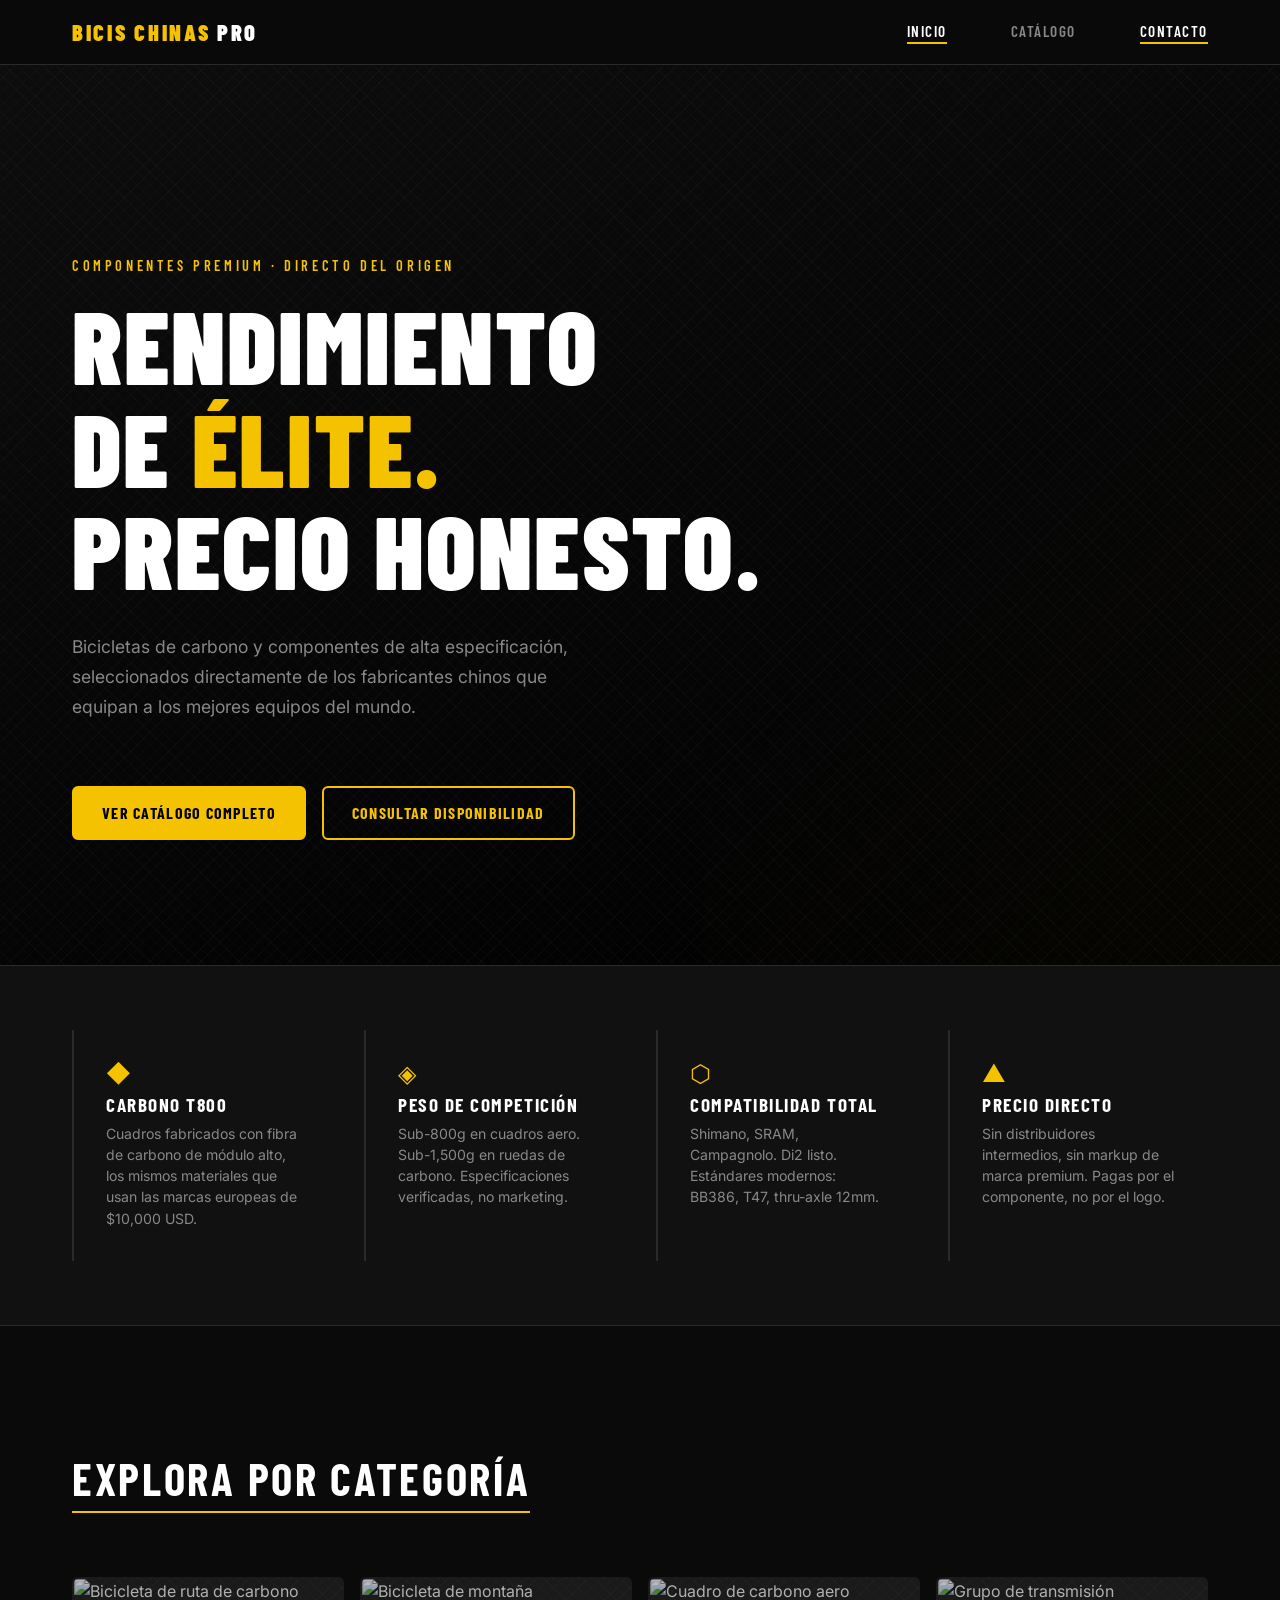
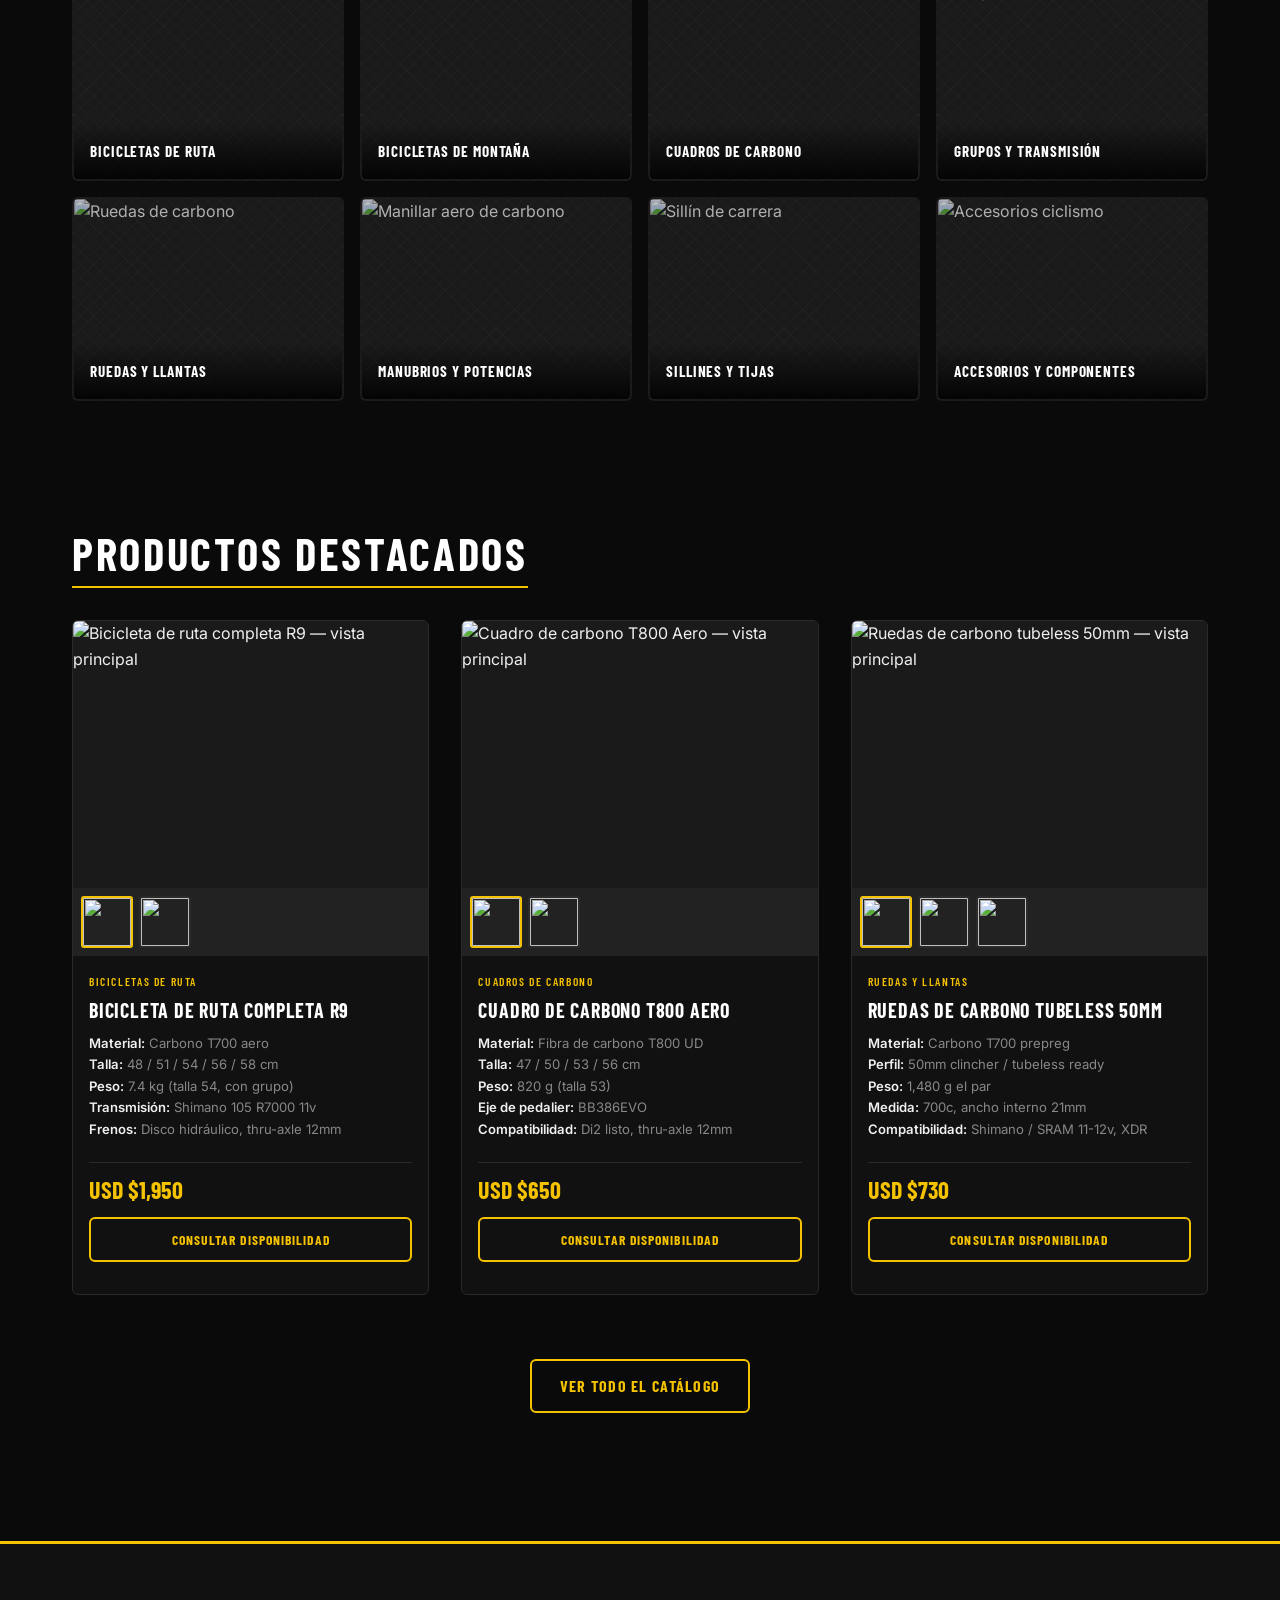
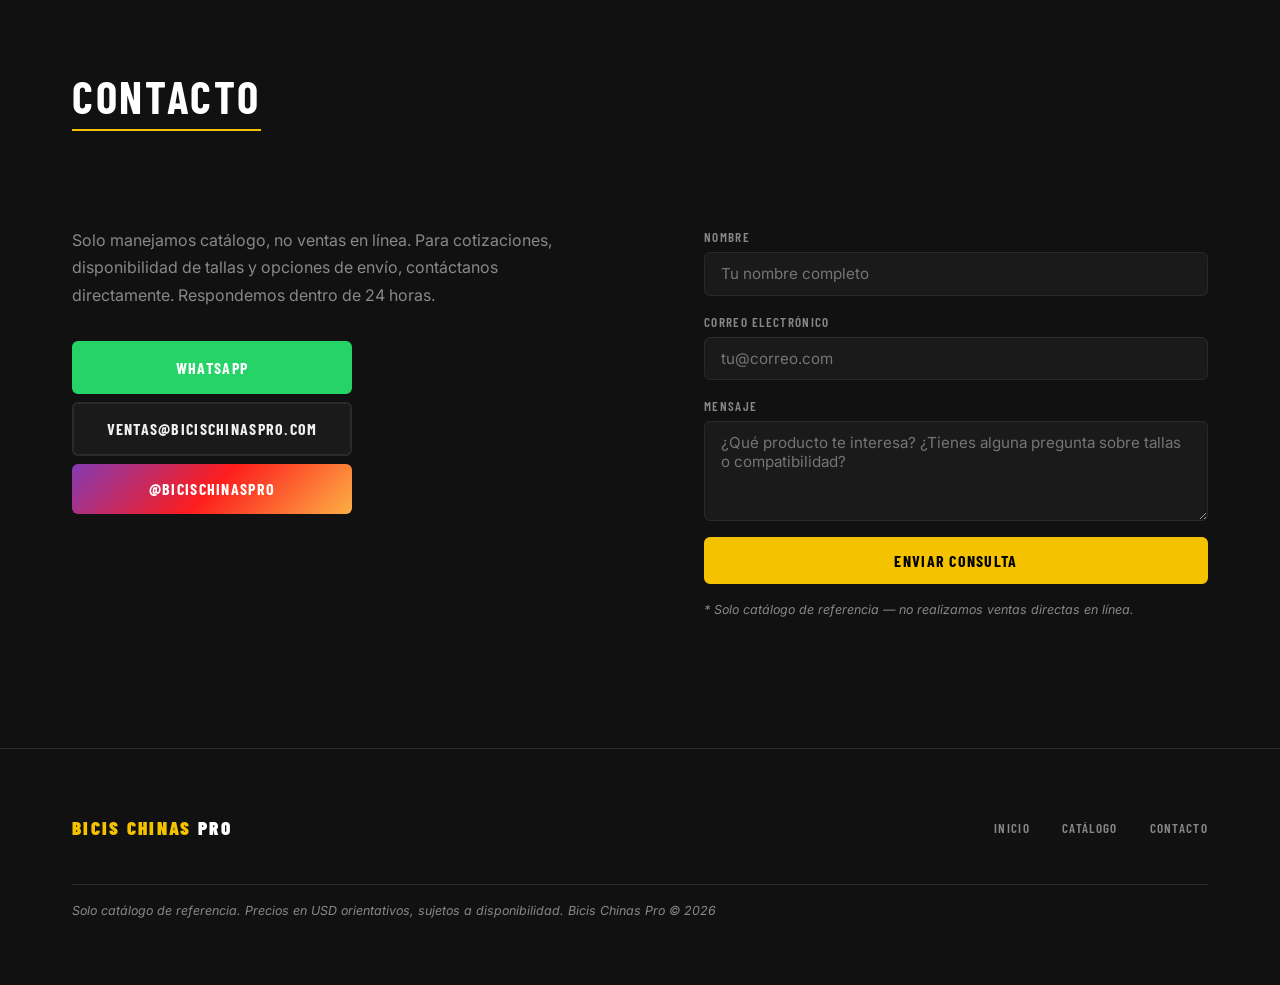
==== index.html @ 84a1e932 "Initial commit: bike website" ====
<!DOCTYPE html>
<html lang="es">
<head>
  <meta charset="UTF-8">
  <meta name="viewport" content="width=device-width, initial-scale=1.0">
  <meta name="description" content="Catálogo de bicicletas y componentes de alto rendimiento — Bicis Chinas Pro. Carbono premium directo del origen.">
  <title>Bicis Chinas Pro — Catálogo de alto rendimiento</title>
  <link rel="preconnect" href="https://fonts.googleapis.com">
  <link rel="preconnect" href="https://fonts.gstatic.com" crossorigin>
  <link href="https://fonts.googleapis.com/css2?family=Barlow+Condensed:ital,wght@0,400;0,600;0,700;0,900;1,700&family=Inter:wght@400;500;600&display=swap" rel="stylesheet">
  <link rel="stylesheet" href="style.css">
</head>
<body class="page-home">

  <!-- ===================================================
       HEADER / NAVEGACIÓN
       =================================================== -->
  <header class="site-header">
    <nav class="nav" role="navigation" aria-label="Navegación principal">
      <a href="index.html" class="nav__logo">Bicis Chinas <span>Pro</span></a>

      <ul class="nav__links" role="list">
        <li><a href="index.html">Inicio</a></li>
        <li><a href="catalogo.html">Catálogo</a></li>
        <li><a href="#contacto">Contacto</a></li>
      </ul>

      <button class="nav__hamburger" aria-label="Abrir menú" aria-expanded="false" aria-controls="mobileMenu">
        <span></span>
        <span></span>
        <span></span>
      </button>
    </nav>
  </header>

  <!-- Menú móvil -->
  <nav class="nav__mobile-menu" id="mobileMenu" aria-label="Menú móvil" role="navigation">
    <a href="index.html">Inicio</a>
    <a href="catalogo.html">Catálogo</a>
    <a href="#contacto">Contacto</a>
  </nav>

  <main>

    <!-- ===================================================
         SECCIÓN 1: HERO
         =================================================== -->
    <section id="hero" aria-label="Presentación de la marca">
      <div class="hero__content">
        <p class="hero__eyebrow">Componentes premium · Directo del origen</p>
        <h1 class="hero__headline">
          Rendimiento<br>de <em>élite.</em><br>Precio honesto.
        </h1>
        <p class="hero__subtext">
          Bicicletas de carbono y componentes de alta especificación, seleccionados directamente de los fabricantes chinos que equipan a los mejores equipos del mundo.
        </p>
        <div class="hero__cta">
          <a href="catalogo.html" class="btn btn--primary">Ver catálogo completo</a>
          <a href="#contacto" class="btn btn--outline">Consultar disponibilidad</a>
        </div>
      </div>
    </section>

    <!-- ===================================================
         SECCIÓN 2: MANIFIESTO
         =================================================== -->
    <section id="manifesto" aria-label="Propuesta de valor">
      <div class="manifesto__grid">

        <div class="pillar">
          <span class="pillar__icon" aria-hidden="true">◆</span>
          <h3>Carbono T800</h3>
          <p>Cuadros fabricados con fibra de carbono de módulo alto, los mismos materiales que usan las marcas europeas de $10,000 USD.</p>
        </div>

        <div class="pillar">
          <span class="pillar__icon" aria-hidden="true">◈</span>
          <h3>Peso de competición</h3>
          <p>Sub-800g en cuadros aero. Sub-1,500g en ruedas de carbono. Especificaciones verificadas, no marketing.</p>
        </div>

        <div class="pillar">
          <span class="pillar__icon" aria-hidden="true">⬡</span>
          <h3>Compatibilidad total</h3>
          <p>Shimano, SRAM, Campagnolo. Di2 listo. Estándares modernos: BB386, T47, thru-axle 12mm.</p>
        </div>

        <div class="pillar">
          <span class="pillar__icon" aria-hidden="true">▲</span>
          <h3>Precio directo</h3>
          <p>Sin distribuidores intermedios, sin markup de marca premium. Pagas por el componente, no por el logo.</p>
        </div>

      </div>
    </section>

    <!-- ===================================================
         SECCIÓN 3: CATEGORÍAS DESTACADAS
         =================================================== -->
    <section id="categorias" aria-labelledby="cat-titulo">
      <div class="categorias__inner">
        <h2 class="section-title" id="cat-titulo">Explora por categoría</h2>

        <div class="category-grid">

          <a class="category-card no-img" href="catalogo.html?cat=bicicletas-ruta" aria-label="Bicicletas de ruta">
            <img src="https://www.yoeleo.com/cdn/shop/files/YOELEO-CHUAN-R12.jpg?v=1757800969&width=600" alt="Bicicleta de ruta de carbono" loading="lazy">
            <span class="category-card__label">Bicicletas de ruta</span>
          </a>

          <a class="category-card no-img" href="catalogo.html?cat=bicicletas-montana" aria-label="Bicicletas de montaña">
            <img src="https://xdsbikeco.com/cdn/shop/products/Rocket520mattblack.jpg?v=1749876469&width=600" alt="Bicicleta de montaña" loading="lazy">
            <span class="category-card__label">Bicicletas de montaña</span>
          </a>

          <a class="category-card no-img" href="catalogo.html?cat=cuadros-carbono" aria-label="Cuadros de carbono">
            <img src="https://winspace.com.au/cdn/shop/files/IMG_7699.jpg?v=1747377285&width=600" alt="Cuadro de carbono aero" loading="lazy">
            <span class="category-card__label">Cuadros de carbono</span>
          </a>

          <a class="category-card no-img" href="catalogo.html?cat=grupos-transmision" aria-label="Grupos y transmisión">
            <img src="images/cat-grupos.jpg" alt="Grupo de transmisión" loading="lazy">
            <span class="category-card__label">Grupos y transmisión</span>
          </a>

          <a class="category-card no-img" href="catalogo.html?cat=ruedas-llantas" aria-label="Ruedas y llantas">
            <img src="https://www.yoeleo.com/cdn/shop/files/QIANKUN.jpg?v=1757768861&width=600" alt="Ruedas de carbono" loading="lazy">
            <span class="category-card__label">Ruedas y llantas</span>
          </a>

          <a class="category-card no-img" href="catalogo.html?cat=manubrios-potencias" aria-label="Manubrios y potencias">
            <img src="https://omo-oss-image.thefastimg.com/portal-saas/pg2024080215481350529/cms/image/090fccb6-2367-4b4d-9660-d73e7679f9e5.jpg" alt="Manillar aero de carbono" loading="lazy">
            <span class="category-card__label">Manubrios y potencias</span>
          </a>

          <a class="category-card no-img" href="catalogo.html?cat=sillines-tijas" aria-label="Sillines y tijas">
            <img src="https://omo-oss-image.thefastimg.com/portal-saas/pg2024080215481350529/cms/image/e153fb81-94e4-4fcf-a5bc-e9e55629d48a.jpg" alt="Sillín de carrera" loading="lazy">
            <span class="category-card__label">Sillines y tijas</span>
          </a>

          <a class="category-card no-img" href="catalogo.html?cat=accesorios" aria-label="Accesorios y componentes varios">
            <img src="https://www.yoeleo.com/cdn/shop/files/20251011-154040.png?v=1760168588&width=600" alt="Accesorios ciclismo" loading="lazy">
            <span class="category-card__label">Accesorios y componentes</span>
          </a>

        </div>
      </div>
    </section>

    <!-- ===================================================
         SECCIÓN 4: PRODUCTOS DESTACADOS
         =================================================== -->
    <section id="destacados" aria-labelledby="dest-titulo">
      <div class="destacados__inner">
        <h2 class="section-title" id="dest-titulo">Productos destacados</h2>

        <div class="product-grid">

          <!-- Producto: Bicicleta de ruta R9 -->
          <article
            class="product-card"
            data-category="bicicletas-ruta"
            data-images="https://www.yoeleo.com/cdn/shop/files/YOELEO-CHUAN-R12.jpg?v=1757800969&width=1200,https://www.yoeleo.com/cdn/shop/files/Artboard_16.jpg?v=1757801245&width=1080"
          >
            <div class="card__gallery">
              <div class="card__main-img-wrap">
                <img
                  class="card__main-img"
                  src="https://www.yoeleo.com/cdn/shop/files/YOELEO-CHUAN-R12.jpg?v=1757800969&width=1200"
                  alt="Bicicleta de ruta completa R9 — vista principal"
                  loading="lazy"
                >
              </div>
              <div class="card__thumbnails">
                <button class="thumb active" data-src="https://www.yoeleo.com/cdn/shop/files/YOELEO-CHUAN-R12.jpg?v=1757800969&width=1200" aria-label="Vista 1">
                  <img src="https://www.yoeleo.com/cdn/shop/files/YOELEO-CHUAN-R12.jpg?v=1757800969&width=1200" alt="">
                </button>
                <button class="thumb" data-src="https://www.yoeleo.com/cdn/shop/files/Artboard_16.jpg?v=1757801245&width=1080" aria-label="Vista 2">
                  <img src="https://www.yoeleo.com/cdn/shop/files/Artboard_16.jpg?v=1757801245&width=1080" alt="">
                </button>
              </div>
            </div>
            <div class="card__info">
              <span class="card__category-badge">Bicicletas de ruta</span>
              <h3 class="card__name">Bicicleta de ruta completa R9</h3>
              <ul class="card__specs">
                <li><span class="spec-label">Material:</span> Carbono T700 aero</li>
                <li><span class="spec-label">Talla:</span> 48 / 51 / 54 / 56 / 58 cm</li>
                <li><span class="spec-label">Peso:</span> 7.4 kg (talla 54, con grupo)</li>
                <li><span class="spec-label">Transmisión:</span> Shimano 105 R7000 11v</li>
                <li><span class="spec-label">Frenos:</span> Disco hidráulico, thru-axle 12mm</li>
              </ul>
              <div class="card__price">
                <span class="card__price-amount">USD $1,950</span>
              </div>
              <a href="#contacto" class="btn btn--card">Consultar disponibilidad</a>
            </div>
          </article>

          <!-- Producto: Cuadro carbono T800 Aero -->
          <article
            class="product-card"
            data-category="cuadros-carbono"
            data-images="https://winspace.com.au/cdn/shop/files/IMG_7699.jpg?v=1747377285&width=3200,https://winspace.com.au/cdn/shop/files/23201752646559_.pic.jpg?v=1752646559&width=3200"
          >
            <div class="card__gallery">
              <div class="card__main-img-wrap">
                <img
                  class="card__main-img"
                  src="https://winspace.com.au/cdn/shop/files/IMG_7699.jpg?v=1747377285&width=3200"
                  alt="Cuadro de carbono T800 Aero — vista principal"
                  loading="lazy"
                >
              </div>
              <div class="card__thumbnails">
                <button class="thumb active" data-src="https://winspace.com.au/cdn/shop/files/IMG_7699.jpg?v=1747377285&width=3200" aria-label="Vista 1">
                  <img src="https://winspace.com.au/cdn/shop/files/IMG_7699.jpg?v=1747377285&width=3200" alt="">
                </button>
                <button class="thumb" data-src="https://winspace.com.au/cdn/shop/files/23201752646559_.pic.jpg?v=1752646559&width=3200" aria-label="Vista 2">
                  <img src="https://winspace.com.au/cdn/shop/files/23201752646559_.pic.jpg?v=1752646559&width=3200" alt="">
                </button>
              </div>
            </div>
            <div class="card__info">
              <span class="card__category-badge">Cuadros de carbono</span>
              <h3 class="card__name">Cuadro de carbono T800 Aero</h3>
              <ul class="card__specs">
                <li><span class="spec-label">Material:</span> Fibra de carbono T800 UD</li>
                <li><span class="spec-label">Talla:</span> 47 / 50 / 53 / 56 cm</li>
                <li><span class="spec-label">Peso:</span> 820 g (talla 53)</li>
                <li><span class="spec-label">Eje de pedalier:</span> BB386EVO</li>
                <li><span class="spec-label">Compatibilidad:</span> Di2 listo, thru-axle 12mm</li>
              </ul>
              <div class="card__price">
                <span class="card__price-amount">USD $650</span>
              </div>
              <a href="#contacto" class="btn btn--card">Consultar disponibilidad</a>
            </div>
          </article>

          <!-- Producto: Ruedas de carbono 50mm -->
          <article
            class="product-card"
            data-category="ruedas-llantas"
            data-images="https://www.yoeleo.com/cdn/shop/files/QIANKUN.jpg?v=1757768861&width=3000,https://www.yoeleo.com/cdn/shop/files/QianKun_wheels.jpg?v=1757818500&width=1200,https://winspace.com.au/cdn/shop/files/Kronos_Wheel_Front_Page.jpg?v=1747708619&width=3200"
          >
            <div class="card__gallery">
              <div class="card__main-img-wrap">
                <img
                  class="card__main-img"
                  src="https://www.yoeleo.com/cdn/shop/files/QIANKUN.jpg?v=1757768861&width=3000"
                  alt="Ruedas de carbono tubeless 50mm — vista principal"
                  loading="lazy"
                >
              </div>
              <div class="card__thumbnails">
                <button class="thumb active" data-src="https://www.yoeleo.com/cdn/shop/files/QIANKUN.jpg?v=1757768861&width=3000" aria-label="Vista 1">
                  <img src="https://www.yoeleo.com/cdn/shop/files/QIANKUN.jpg?v=1757768861&width=3000" alt="">
                </button>
                <button class="thumb" data-src="https://www.yoeleo.com/cdn/shop/files/QianKun_wheels.jpg?v=1757818500&width=1200" aria-label="Vista 2">
                  <img src="https://www.yoeleo.com/cdn/shop/files/QianKun_wheels.jpg?v=1757818500&width=1200" alt="">
                </button>
                <button class="thumb" data-src="https://winspace.com.au/cdn/shop/files/Kronos_Wheel_Front_Page.jpg?v=1747708619&width=3200" aria-label="Vista 3">
                  <img src="https://winspace.com.au/cdn/shop/files/Kronos_Wheel_Front_Page.jpg?v=1747708619&width=3200" alt="">
                </button>
              </div>
            </div>
            <div class="card__info">
              <span class="card__category-badge">Ruedas y llantas</span>
              <h3 class="card__name">Ruedas de carbono tubeless 50mm</h3>
              <ul class="card__specs">
                <li><span class="spec-label">Material:</span> Carbono T700 prepreg</li>
                <li><span class="spec-label">Perfil:</span> 50mm clincher / tubeless ready</li>
                <li><span class="spec-label">Peso:</span> 1,480 g el par</li>
                <li><span class="spec-label">Medida:</span> 700c, ancho interno 21mm</li>
                <li><span class="spec-label">Compatibilidad:</span> Shimano / SRAM 11-12v, XDR</li>
              </ul>
              <div class="card__price">
                <span class="card__price-amount">USD $730</span>
              </div>
              <a href="#contacto" class="btn btn--card">Consultar disponibilidad</a>
            </div>
          </article>

        </div><!-- /.product-grid -->

        <div class="destacados__cta">
          <a href="catalogo.html" class="btn btn--outline">Ver todo el catálogo</a>
        </div>

      </div>
    </section>

    <!-- ===================================================
         SECCIÓN 5: CONTACTO
         =================================================== -->
    <section id="contacto" aria-labelledby="contacto-titulo">
      <div class="contacto__inner">
        <h2 class="section-title" id="contacto-titulo">Contacto</h2>

        <div class="contacto__layout">

          <div class="contacto__info">
            <p>
              Solo manejamos catálogo, no ventas en línea. Para cotizaciones, disponibilidad de tallas y opciones de envío, contáctanos directamente. Respondemos dentro de 24 horas.
            </p>
            <div class="contacto__links">
              <a
                href="https://wa.me/521XXXXXXXXXX?text=Hola,%20me%20interesa%20un%20producto%20del%20cat%C3%A1logo%20de%20Bicis%20Chinas%20Pro"
                class="btn btn--whatsapp"
                target="_blank"
                rel="noopener noreferrer"
                aria-label="Escribir por WhatsApp"
              >
                WhatsApp
              </a>
              <a href="mailto:ventas@bicischinaspro.com" class="btn btn--email">
                ventas@bicischinaspro.com
              </a>
              <a
                href="https://instagram.com/bicischinaspro"
                class="btn btn--instagram"
                target="_blank"
                rel="noopener noreferrer"
                aria-label="Ver Instagram de Bicis Chinas Pro"
              >
                @bicischinaspro
              </a>
            </div>
          </div>

          <div>
            <form class="contacto__form" id="contactoForm" novalidate>

              <div class="form__group">
                <label for="nombre">Nombre</label>
                <input
                  id="nombre"
                  name="nombre"
                  type="text"
                  placeholder="Tu nombre completo"
                  autocomplete="name"
                  required
                >
                <span class="field__error-msg" id="nombreError" role="alert">Por favor ingresa tu nombre.</span>
              </div>

              <div class="form__group">
                <label for="correo">Correo electrónico</label>
                <input
                  id="correo"
                  name="correo"
                  type="email"
                  placeholder="tu@correo.com"
                  autocomplete="email"
                  required
                >
                <span class="field__error-msg" id="correoError" role="alert">Por favor ingresa un correo válido.</span>
              </div>

              <div class="form__group">
                <label for="mensaje">Mensaje</label>
                <textarea
                  id="mensaje"
                  name="mensaje"
                  rows="4"
                  placeholder="¿Qué producto te interesa? ¿Tienes alguna pregunta sobre tallas o compatibilidad?"
                ></textarea>
              </div>

              <button type="submit" class="btn btn--primary">Enviar consulta</button>
              <p class="form__note">* Solo catálogo de referencia — no realizamos ventas directas en línea.</p>

            </form>
          </div>

        </div>
      </div>
    </section>

  </main>

  <!-- ===================================================
       FOOTER
       =================================================== -->
  <footer class="site-footer" role="contentinfo">
    <div class="footer__inner">
      <div class="footer__brand">Bicis Chinas <span>Pro</span></div>
      <nav class="footer__nav" aria-label="Navegación de pie de página">
        <a href="index.html">Inicio</a>
        <a href="catalogo.html">Catálogo</a>
        <a href="#contacto">Contacto</a>
      </nav>
      <p class="footer__legal">
        Solo catálogo de referencia. Precios en USD orientativos, sujetos a disponibilidad. Bicis Chinas Pro &copy; <span id="year"></span>
      </p>
    </div>
  </footer>

  <script src="script.js"></script>
</body>
</html>
---- style.css ----
/* =====================================================
   BICIS CHINAS PRO — style.css
   ===================================================== */

/* === 1. RESET & BASE ==================================== */
*, *::before, *::after { box-sizing: border-box; }

html {
  scroll-behavior: smooth;
}

body {
  margin: 0;
  padding: 0;
  background-color: var(--color-bg);
  color: var(--color-text);
  font-family: var(--font-body);
  line-height: 1.6;
  -webkit-font-smoothing: antialiased;
}

img {
  max-width: 100%;
  display: block;
}

a {
  color: inherit;
  text-decoration: none;
}

ul, ol { list-style: none; margin: 0; padding: 0; }
h1, h2, h3, h4, h5, h6 { margin: 0; }
p { margin: 0; }

/* === 0. CUSTOM PROPERTIES =============================== */
:root {
  /* Colors */
  --color-bg:         #0a0a0a;
  --color-surface:    #111111;
  --color-surface-2:  #1a1a1a;
  --color-surface-3:  #222222;
  --color-border:     #2a2a2a;
  --color-accent:     #f5c200;
  --color-accent-dim: #b38e00;
  --color-text:       #f0f0f0;
  --color-text-muted: #888888;
  --color-white:      #ffffff;

  /* Typography */
  --font-heading: 'Barlow Condensed', sans-serif;
  --font-body:    'Inter', sans-serif;

  /* Spacing */
  --space-xs:  0.25rem;
  --space-sm:  0.5rem;
  --space-md:  1rem;
  --space-lg:  2rem;
  --space-xl:  4rem;
  --space-xxl: 8rem;

  /* Layout */
  --max-width:       1200px;
  --card-radius:     6px;
  --transition-fast: 150ms ease;
  --transition-med:  300ms ease;

  /* Carbon weave texture */
  --texture-carbon:
    repeating-linear-gradient(
      45deg,
      rgba(255,255,255,0.018) 0px,
      rgba(255,255,255,0.018) 1px,
      transparent 1px,
      transparent 9px
    ),
    repeating-linear-gradient(
      -45deg,
      rgba(255,255,255,0.018) 0px,
      rgba(255,255,255,0.018) 1px,
      transparent 1px,
      transparent 9px
    );
}

/* === 2. TYPOGRAPHY ======================================= */
h1, h2, h3, h4 {
  font-family: var(--font-heading);
  text-transform: uppercase;
  letter-spacing: 0.04em;
  line-height: 1.1;
}

.section-title {
  font-family: var(--font-heading);
  font-size: clamp(1.8rem, 4vw, 2.8rem);
  font-weight: 700;
  text-transform: uppercase;
  letter-spacing: 0.06em;
  color: var(--color-white);
  margin-bottom: var(--space-lg);
  padding-bottom: var(--space-sm);
  border-bottom: 2px solid var(--color-accent);
  display: inline-block;
}

/* === 3. LAYOUT UTILITIES ================================= */
.container {
  max-width: var(--max-width);
  margin: 0 auto;
  padding: 0 var(--space-lg);
}

.hidden { display: none !important; }

/* === 4. BUTTONS ========================================== */
.btn {
  display: inline-flex;
  align-items: center;
  justify-content: center;
  gap: var(--space-sm);
  padding: 0.75rem 1.75rem;
  border-radius: var(--card-radius);
  font-family: var(--font-heading);
  font-size: 1rem;
  font-weight: 700;
  text-transform: uppercase;
  letter-spacing: 0.08em;
  cursor: pointer;
  border: 2px solid transparent;
  transition: background var(--transition-fast), color var(--transition-fast), border-color var(--transition-fast), transform var(--transition-fast);
  white-space: nowrap;
}

.btn:hover { transform: translateY(-1px); }
.btn:active { transform: translateY(0); }

.btn--primary {
  background: var(--color-accent);
  color: #000;
  border-color: var(--color-accent);
}
.btn--primary:hover {
  background: #ffe040;
  border-color: #ffe040;
}

.btn--outline {
  background: transparent;
  color: var(--color-accent);
  border-color: var(--color-accent);
}
.btn--outline:hover {
  background: var(--color-accent);
  color: #000;
}

.btn--card {
  width: 100%;
  padding: 0.6rem 1rem;
  background: transparent;
  color: var(--color-accent);
  border-color: var(--color-accent);
  font-size: 0.85rem;
}
.btn--card:hover {
  background: var(--color-accent);
  color: #000;
}

.btn--whatsapp {
  background: #25d366;
  color: #fff;
  border-color: #25d366;
}
.btn--whatsapp:hover {
  background: #1ebe57;
  border-color: #1ebe57;
}

.btn--email {
  background: var(--color-surface-2);
  color: var(--color-text);
  border-color: var(--color-border);
}
.btn--email:hover {
  border-color: var(--color-accent);
  color: var(--color-accent);
}

.btn--instagram {
  background: linear-gradient(135deg, #833ab4, #fd1d1d, #fcb045);
  color: #fff;
  border: none;
}
.btn--instagram:hover { opacity: 0.88; }

/* === 5. HEADER / NAV ===================================== */
.site-header {
  position: sticky;
  top: 0;
  z-index: 100;
  background: rgba(10, 10, 10, 0.88);
  backdrop-filter: blur(10px);
  -webkit-backdrop-filter: blur(10px);
  border-bottom: 1px solid var(--color-border);
  transition: background var(--transition-med);
}

.site-header.nav--scrolled {
  background: rgba(10, 10, 10, 0.97);
}

.nav {
  max-width: var(--max-width);
  margin: 0 auto;
  padding: 0 var(--space-lg);
  height: 64px;
  display: flex;
  align-items: center;
  justify-content: space-between;
}

.nav__logo {
  font-family: var(--font-heading);
  font-size: 1.4rem;
  font-weight: 900;
  text-transform: uppercase;
  letter-spacing: 0.12em;
  color: var(--color-accent);
  line-height: 1;
}

.nav__logo span {
  color: var(--color-white);
}

.nav__links {
  display: flex;
  align-items: center;
  gap: var(--space-xl);
  list-style: none;
}

.nav__links a {
  font-family: var(--font-heading);
  font-size: 0.95rem;
  font-weight: 600;
  text-transform: uppercase;
  letter-spacing: 0.1em;
  color: var(--color-text-muted);
  transition: color var(--transition-fast);
  position: relative;
  padding-bottom: 2px;
}

.nav__links a::after {
  content: '';
  position: absolute;
  bottom: -2px;
  left: 0;
  width: 0;
  height: 2px;
  background: var(--color-accent);
  transition: width var(--transition-med);
}

.nav__links a:hover,
.nav__links a.active {
  color: var(--color-white);
}

.nav__links a:hover::after,
.nav__links a.active::after {
  width: 100%;
}

.nav__hamburger {
  display: none;
  flex-direction: column;
  justify-content: space-between;
  width: 26px;
  height: 18px;
  background: none;
  border: none;
  cursor: pointer;
  padding: 0;
}

.nav__hamburger span {
  display: block;
  width: 100%;
  height: 2px;
  background: var(--color-text);
  transition: transform var(--transition-med), opacity var(--transition-med);
}

/* Hamburger → X animation */
.nav__hamburger.is-open span:nth-child(1) {
  transform: translateY(8px) rotate(45deg);
}
.nav__hamburger.is-open span:nth-child(2) {
  opacity: 0;
}
.nav__hamburger.is-open span:nth-child(3) {
  transform: translateY(-8px) rotate(-45deg);
}

/* Mobile fullscreen menu */
.nav__mobile-menu {
  display: none;
  position: fixed;
  inset: 0;
  background: var(--color-bg);
  z-index: 99;
  flex-direction: column;
  align-items: center;
  justify-content: center;
  gap: var(--space-xl);
}

.nav__mobile-menu.is-open { display: flex; }

.nav__mobile-menu a {
  font-family: var(--font-heading);
  font-size: 2.5rem;
  font-weight: 900;
  text-transform: uppercase;
  letter-spacing: 0.1em;
  color: var(--color-text-muted);
  transition: color var(--transition-fast);
}

.nav__mobile-menu a:hover { color: var(--color-accent); }

/* === 6. HERO ============================================= */
#hero {
  position: relative;
  min-height: 100vh;
  display: flex;
  align-items: center;
  background:
    var(--texture-carbon),
    linear-gradient(160deg, #0d0d0d 0%, #000 100%);
  overflow: hidden;
  scroll-margin-top: 64px;
}

#hero::before {
  content: '';
  position: absolute;
  inset: 0;
  background: url('images/hero-bg.jpg') center center / cover no-repeat;
  opacity: 0.18;
  pointer-events: none;
}

/* Diagonal accent stripe */
#hero::after {
  content: '';
  position: absolute;
  top: -20%;
  right: -10%;
  width: 55%;
  height: 160%;
  background: linear-gradient(135deg, transparent 40%, rgba(245, 194, 0, 0.04) 100%);
  pointer-events: none;
}

.hero__content {
  position: relative;
  z-index: 1;
  max-width: var(--max-width);
  width: 100%;
  margin: 0 auto;
  padding: var(--space-xxl) var(--space-lg) var(--space-xl);
}

.hero__eyebrow {
  font-family: var(--font-heading);
  font-size: 0.9rem;
  font-weight: 600;
  text-transform: uppercase;
  letter-spacing: 0.25em;
  color: var(--color-accent);
  margin-bottom: var(--space-md);
}

.hero__headline {
  font-family: var(--font-heading);
  font-size: clamp(3rem, 8vw, 7rem);
  font-weight: 900;
  text-transform: uppercase;
  letter-spacing: 0.02em;
  line-height: 1.0;
  color: var(--color-white);
  margin-bottom: var(--space-lg);
  max-width: 780px;
}

.hero__headline em {
  font-style: normal;
  color: var(--color-accent);
}

.hero__subtext {
  font-family: var(--font-body);
  font-size: 1.1rem;
  color: var(--color-text-muted);
  max-width: 540px;
  margin-bottom: var(--space-xl);
  line-height: 1.7;
}

.hero__cta {
  display: flex;
  gap: var(--space-md);
  flex-wrap: wrap;
}

/* === 7. MANIFESTO STRIP ================================== */
#manifesto {
  background: var(--color-surface);
  border-top: 1px solid var(--color-border);
  border-bottom: 1px solid var(--color-border);
  padding: var(--space-xl) 0;
  scroll-margin-top: 64px;
}

.manifesto__grid {
  max-width: var(--max-width);
  margin: 0 auto;
  padding: 0 var(--space-lg);
  display: grid;
  grid-template-columns: repeat(4, 1fr);
  gap: var(--space-lg);
}

.pillar {
  display: flex;
  flex-direction: column;
  gap: var(--space-sm);
  padding: var(--space-lg);
  border-left: 2px solid var(--color-border);
  transition: border-color var(--transition-med);
}

.pillar:hover { border-color: var(--color-accent); }

.pillar__icon {
  font-size: 1.5rem;
  color: var(--color-accent);
  line-height: 1;
}

.pillar h3 {
  font-family: var(--font-heading);
  font-size: 1.2rem;
  font-weight: 700;
  text-transform: uppercase;
  letter-spacing: 0.08em;
  color: var(--color-white);
}

.pillar p {
  font-size: 0.88rem;
  color: var(--color-text-muted);
  line-height: 1.5;
}

/* === 8. CATEGORIES GRID ================================== */
#categorias {
  padding: var(--space-xxl) 0;
  scroll-margin-top: 64px;
}

.categorias__inner {
  max-width: var(--max-width);
  margin: 0 auto;
  padding: 0 var(--space-lg);
}

.category-grid {
  display: grid;
  grid-template-columns: repeat(4, 1fr);
  gap: var(--space-md);
  margin-top: var(--space-lg);
}

.category-card {
  position: relative;
  overflow: hidden;
  border-radius: var(--card-radius);
  aspect-ratio: 4 / 3;
  display: block;
  border: 2px solid transparent;
  transition: border-color var(--transition-med), transform var(--transition-med);
  background: var(--color-surface-2);
}

.category-card:hover {
  border-color: var(--color-accent);
  transform: translateY(-3px);
}

.category-card img {
  width: 100%;
  height: 100%;
  object-fit: cover;
  transition: transform var(--transition-med);
  opacity: 0.7;
}

.category-card:hover img { transform: scale(1.06); opacity: 0.85; }

.category-card__label {
  position: absolute;
  bottom: 0;
  left: 0;
  right: 0;
  padding: var(--space-md);
  background: linear-gradient(transparent, rgba(0,0,0,0.85));
  font-family: var(--font-heading);
  font-size: 0.95rem;
  font-weight: 700;
  text-transform: uppercase;
  letter-spacing: 0.06em;
  color: var(--color-white);
}

/* Category placeholder bg for when image is absent */
.category-card.no-img {
  background: var(--texture-carbon), var(--color-surface-2);
}

/* === 9. DESTACADOS SECTION =============================== */
#destacados {
  padding: 0 0 var(--space-xxl);
  scroll-margin-top: 64px;
}

.destacados__inner {
  max-width: var(--max-width);
  margin: 0 auto;
  padding: 0 var(--space-lg);
}

.destacados__cta {
  text-align: center;
  margin-top: var(--space-xl);
}

/* === 10. PRODUCT GRID ==================================== */
.product-grid {
  display: grid;
  grid-template-columns: repeat(auto-fill, minmax(300px, 1fr));
  gap: var(--space-lg);
}

/* === 11. PRODUCT CARD ==================================== */
.product-card {
  background: var(--color-surface);
  border: 1px solid var(--color-border);
  border-radius: var(--card-radius);
  overflow: hidden;
  display: flex;
  flex-direction: column;
  transition: transform var(--transition-med), box-shadow var(--transition-med), border-color var(--transition-med);
}

.product-card:hover {
  transform: translateY(-5px);
  box-shadow: 0 16px 40px rgba(0,0,0,0.6);
  border-color: rgba(245, 194, 0, 0.4);
}

/* Gallery */
.card__gallery {
  position: relative;
  background: var(--color-surface-2);
}

.card__main-img-wrap {
  aspect-ratio: 4 / 3;
  overflow: hidden;
}

.card__main-img {
  width: 100%;
  height: 100%;
  object-fit: cover;
  transition: opacity 0.2s ease;
}

.card__main-img--fade-out { opacity: 0; }

.card__thumbnails {
  display: flex;
  gap: 6px;
  padding: 8px;
  background: var(--color-surface-3);
  overflow-x: auto;
  scrollbar-width: thin;
  scrollbar-color: var(--color-border) transparent;
}

.thumb {
  flex-shrink: 0;
  width: 52px;
  height: 52px;
  border: 2px solid var(--color-border);
  border-radius: 3px;
  overflow: hidden;
  cursor: pointer;
  padding: 0;
  background: none;
  transition: border-color var(--transition-fast);
}

.thumb:hover { border-color: var(--color-text-muted); }
.thumb.active { border-color: var(--color-accent); }

.thumb img {
  width: 100%;
  height: 100%;
  object-fit: cover;
  pointer-events: none;
}

/* Card info */
.card__info {
  padding: var(--space-md) var(--space-md) var(--space-lg);
  display: flex;
  flex-direction: column;
  flex: 1;
  gap: var(--space-sm);
}

.card__category-badge {
  font-family: var(--font-heading);
  font-size: 0.72rem;
  font-weight: 600;
  text-transform: uppercase;
  letter-spacing: 0.14em;
  color: var(--color-accent);
}

.card__name {
  font-family: var(--font-heading);
  font-size: 1.25rem;
  font-weight: 700;
  text-transform: uppercase;
  letter-spacing: 0.04em;
  color: var(--color-white);
  line-height: 1.2;
}

.card__specs {
  list-style: none;
  margin: var(--space-xs) 0 0;
  padding: 0;
  display: flex;
  flex-direction: column;
  gap: 3px;
  flex: 1;
}

.card__specs li {
  font-size: 0.82rem;
  color: var(--color-text-muted);
  line-height: 1.4;
}

.spec-label {
  color: var(--color-text);
  font-weight: 600;
}

.card__price {
  margin-top: var(--space-md);
  padding-top: var(--space-sm);
  border-top: 1px solid var(--color-border);
}

.card__price-amount {
  font-family: var(--font-heading);
  font-size: 1.5rem;
  font-weight: 700;
  color: var(--color-accent);
}

/* === 12. FILTER BAR (catalogo.html) ====================== */
.filter-section {
  position: sticky;
  top: 64px;
  z-index: 50;
  background: rgba(10, 10, 10, 0.95);
  backdrop-filter: blur(8px);
  -webkit-backdrop-filter: blur(8px);
  border-bottom: 1px solid var(--color-border);
  padding: var(--space-md) 0;
}

.filter-bar {
  max-width: var(--max-width);
  margin: 0 auto;
  padding: 0 var(--space-lg);
  display: flex;
  flex-wrap: wrap;
  gap: var(--space-sm);
}

.filter-btn {
  font-family: var(--font-heading);
  font-size: 0.8rem;
  font-weight: 600;
  text-transform: uppercase;
  letter-spacing: 0.08em;
  padding: 0.4rem 1rem;
  border-radius: 100px;
  border: 1px solid var(--color-border);
  background: transparent;
  color: var(--color-text-muted);
  cursor: pointer;
  transition: background var(--transition-fast), color var(--transition-fast), border-color var(--transition-fast);
  white-space: nowrap;
}

.filter-btn:hover {
  border-color: var(--color-accent);
  color: var(--color-accent);
}

.filter-btn.active {
  background: var(--color-accent);
  color: #000;
  border-color: var(--color-accent);
}

/* === 13. PAGE HEADER (catalogo.html) ===================== */
.page-hero {
  padding: calc(var(--space-xxl) + 20px) 0 var(--space-xl);
  background: var(--texture-carbon), var(--color-bg);
  border-bottom: 1px solid var(--color-border);
}

.page-hero__inner {
  max-width: var(--max-width);
  margin: 0 auto;
  padding: 0 var(--space-lg);
}

.page-hero h1 {
  font-size: clamp(2.5rem, 6vw, 5rem);
  font-weight: 900;
  color: var(--color-white);
  margin-bottom: var(--space-sm);
}

.page-hero p {
  font-size: 1rem;
  color: var(--color-text-muted);
}

/* Product listing section */
.catalogue-section {
  padding: var(--space-xl) 0 var(--space-xxl);
}

.catalogue-section__inner {
  max-width: var(--max-width);
  margin: 0 auto;
  padding: 0 var(--space-lg);
}

.no-results {
  text-align: center;
  padding: var(--space-xxl) 0;
  font-family: var(--font-heading);
  font-size: 1.2rem;
  text-transform: uppercase;
  letter-spacing: 0.08em;
  color: var(--color-text-muted);
}

/* === 14. CONTACTO SECTION ================================ */
#contacto {
  padding: var(--space-xxl) 0;
  background: var(--color-surface);
  border-top: 3px solid var(--color-accent);
  scroll-margin-top: 64px;
}

.contacto__inner {
  max-width: var(--max-width);
  margin: 0 auto;
  padding: 0 var(--space-lg);
}

.contacto__layout {
  display: grid;
  grid-template-columns: 1fr 1fr;
  gap: var(--space-xxl);
  margin-top: var(--space-xl);
  align-items: start;
}

.contacto__info p {
  font-size: 1rem;
  color: var(--color-text-muted);
  margin-bottom: var(--space-lg);
  line-height: 1.7;
}

.contacto__links {
  display: flex;
  flex-direction: column;
  gap: var(--space-sm);
  max-width: 280px;
}

.contacto__form {
  display: flex;
  flex-direction: column;
  gap: var(--space-md);
}

.form__group {
  display: flex;
  flex-direction: column;
  gap: var(--space-xs);
}

.form__group label {
  font-family: var(--font-heading);
  font-size: 0.82rem;
  font-weight: 600;
  text-transform: uppercase;
  letter-spacing: 0.1em;
  color: var(--color-text-muted);
}

.form__group input,
.form__group textarea {
  background: var(--color-surface-2);
  border: 1px solid var(--color-border);
  color: var(--color-text);
  padding: 0.7rem var(--space-md);
  border-radius: var(--card-radius);
  font-family: var(--font-body);
  font-size: 0.95rem;
  outline: none;
  transition: border-color var(--transition-fast);
  resize: vertical;
}

.form__group input:focus,
.form__group textarea:focus {
  border-color: var(--color-accent);
}

.form__group input.field--error,
.form__group textarea.field--error {
  border-color: #e84040;
}

.field__error-msg {
  font-size: 0.78rem;
  color: #e84040;
  display: none;
}

.field__error-msg.visible { display: block; }

.form__note {
  font-size: 0.78rem;
  color: var(--color-text-muted);
  font-style: italic;
}

.form__success {
  padding: var(--space-xl);
  background: var(--color-surface-2);
  border: 1px solid var(--color-accent);
  border-radius: var(--card-radius);
  text-align: center;
}

.form__success h3 {
  font-family: var(--font-heading);
  font-size: 1.4rem;
  color: var(--color-accent);
  margin-bottom: var(--space-sm);
}

.form__success p {
  color: var(--color-text-muted);
  font-size: 0.95rem;
}

/* === 15. FOOTER ========================================== */
.site-footer {
  background: var(--color-surface);
  border-top: 1px solid var(--color-border);
  padding: var(--space-xl) 0;
}

.footer__inner {
  max-width: var(--max-width);
  margin: 0 auto;
  padding: 0 var(--space-lg);
  display: flex;
  flex-wrap: wrap;
  align-items: center;
  justify-content: space-between;
  gap: var(--space-lg);
}

.footer__brand {
  font-family: var(--font-heading);
  font-size: 1.2rem;
  font-weight: 900;
  text-transform: uppercase;
  letter-spacing: 0.12em;
  color: var(--color-accent);
}

.footer__brand span { color: var(--color-white); }

.footer__nav {
  display: flex;
  gap: var(--space-lg);
}

.footer__nav a {
  font-family: var(--font-heading);
  font-size: 0.82rem;
  font-weight: 600;
  text-transform: uppercase;
  letter-spacing: 0.1em;
  color: var(--color-text-muted);
  transition: color var(--transition-fast);
}

.footer__nav a:hover { color: var(--color-accent); }

.footer__legal {
  width: 100%;
  font-size: 0.78rem;
  color: var(--color-text-muted);
  font-style: italic;
  border-top: 1px solid var(--color-border);
  padding-top: var(--space-md);
  margin-top: var(--space-sm);
}

/* === 16. MEDIA QUERIES =================================== */

/* Tablet */
@media (max-width: 1024px) {
  .manifesto__grid { grid-template-columns: repeat(2, 1fr); }
  .category-grid { grid-template-columns: repeat(3, 1fr); }
  .contacto__layout { gap: var(--space-xl); }
}

/* Mobile — main breakpoint */
@media (max-width: 768px) {
  :root {
    --space-xl: 3rem;
    --space-xxl: 5rem;
  }

  /* Nav */
  .nav__links { display: none; }
  .nav__hamburger { display: flex; }

  /* Hero */
  .hero__headline { font-size: clamp(2.5rem, 11vw, 4rem); }
  .hero__cta { flex-direction: column; align-items: flex-start; }

  /* Manifesto */
  .manifesto__grid { grid-template-columns: repeat(2, 1fr); gap: var(--space-md); }
  .pillar { padding: var(--space-md); }

  /* Category grid */
  .category-grid { grid-template-columns: repeat(2, 1fr); }

  /* Product grid */
  .product-grid { grid-template-columns: 1fr; }

  /* Contact */
  .contacto__layout { grid-template-columns: 1fr; gap: var(--space-xl); }
  .contacto__links { max-width: 100%; }

  /* Filter bar */
  .filter-bar { gap: var(--space-xs); }
  .filter-btn { font-size: 0.75rem; padding: 0.35rem 0.8rem; }

  /* Footer */
  .footer__inner { flex-direction: column; align-items: flex-start; }
  .footer__nav { flex-wrap: wrap; gap: var(--space-md); }
}

/* Small mobile */
@media (max-width: 480px) {
  .container,
  .nav,
  .hero__content,
  .manifesto__grid,
  .categorias__inner,
  .destacados__inner,
  .page-hero__inner,
  .catalogue-section__inner,
  .contacto__inner,
  .filter-bar,
  .footer__inner {
    padding-left: var(--space-md);
    padding-right: var(--space-md);
  }

  .category-grid { grid-template-columns: 1fr 1fr; gap: var(--space-sm); }
  .manifesto__grid { grid-template-columns: 1fr; }

  .hero__headline { font-size: clamp(2.2rem, 12vw, 3rem); }
}
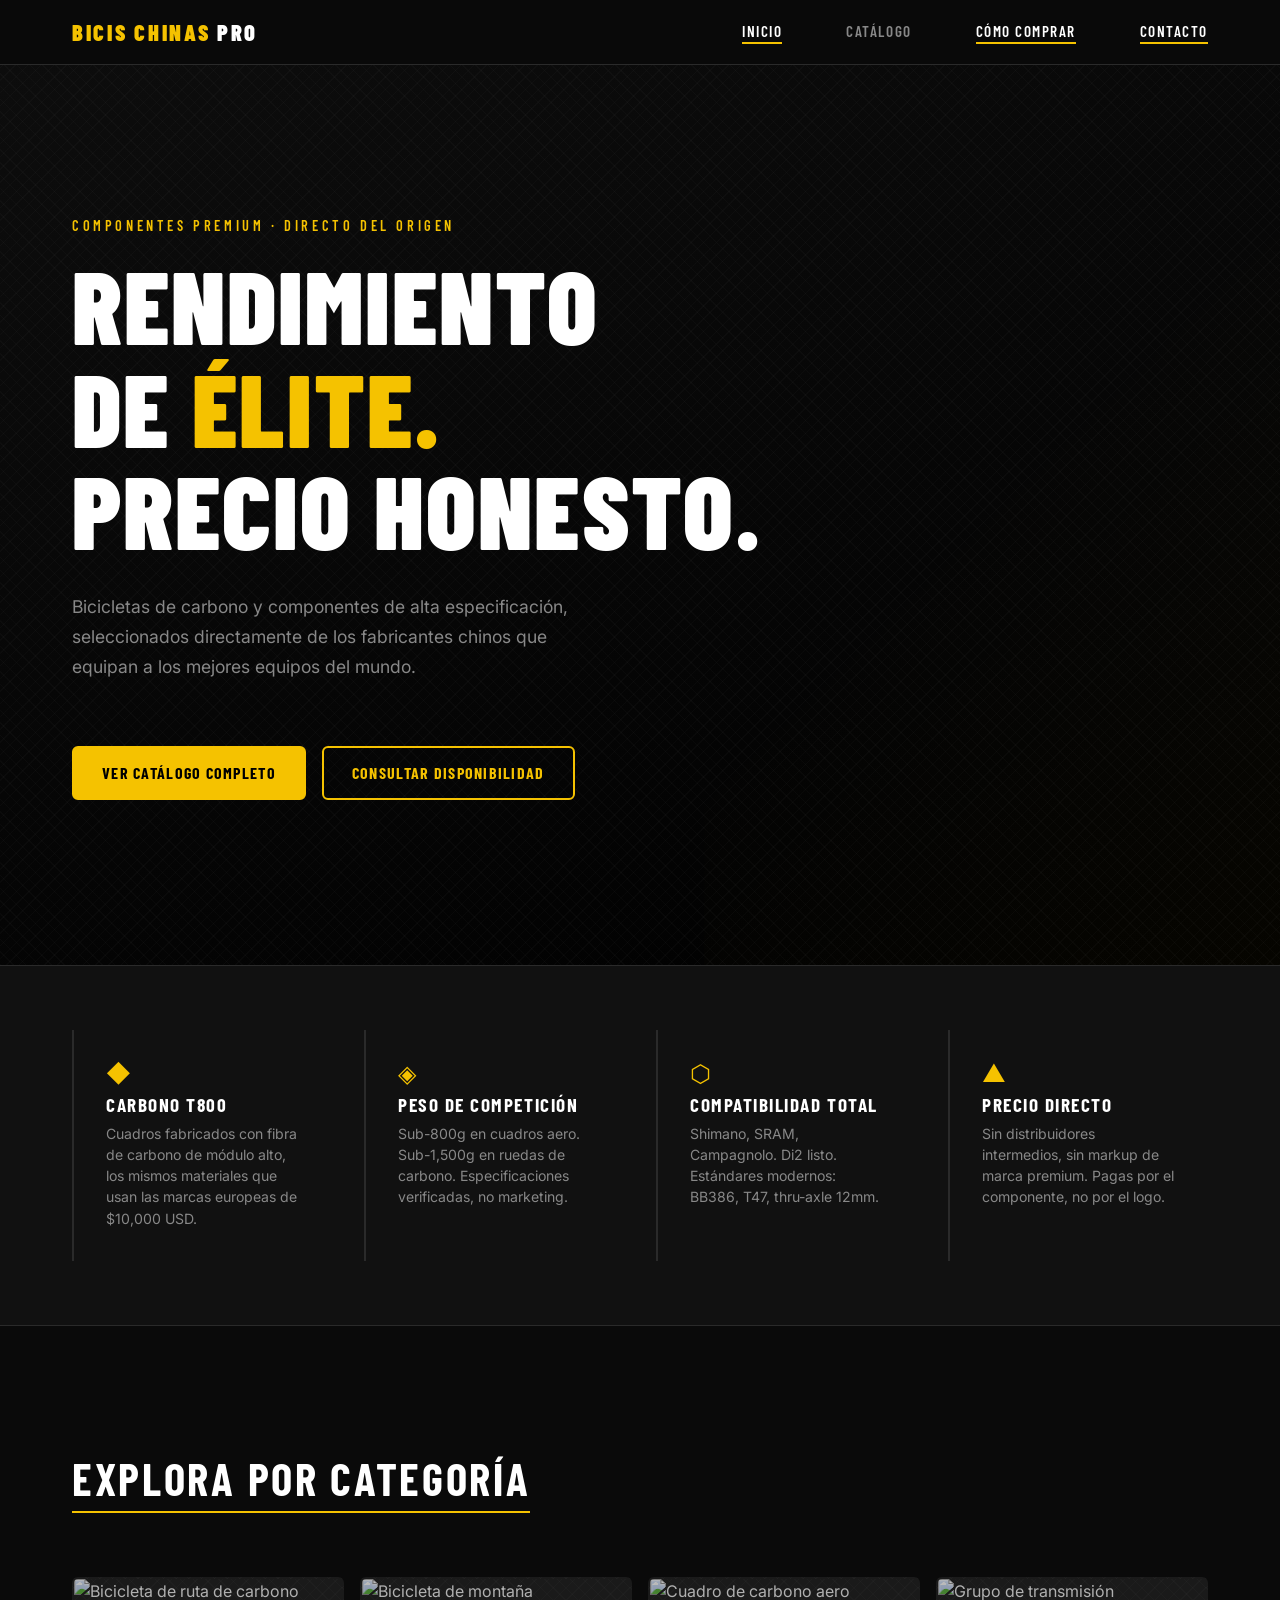
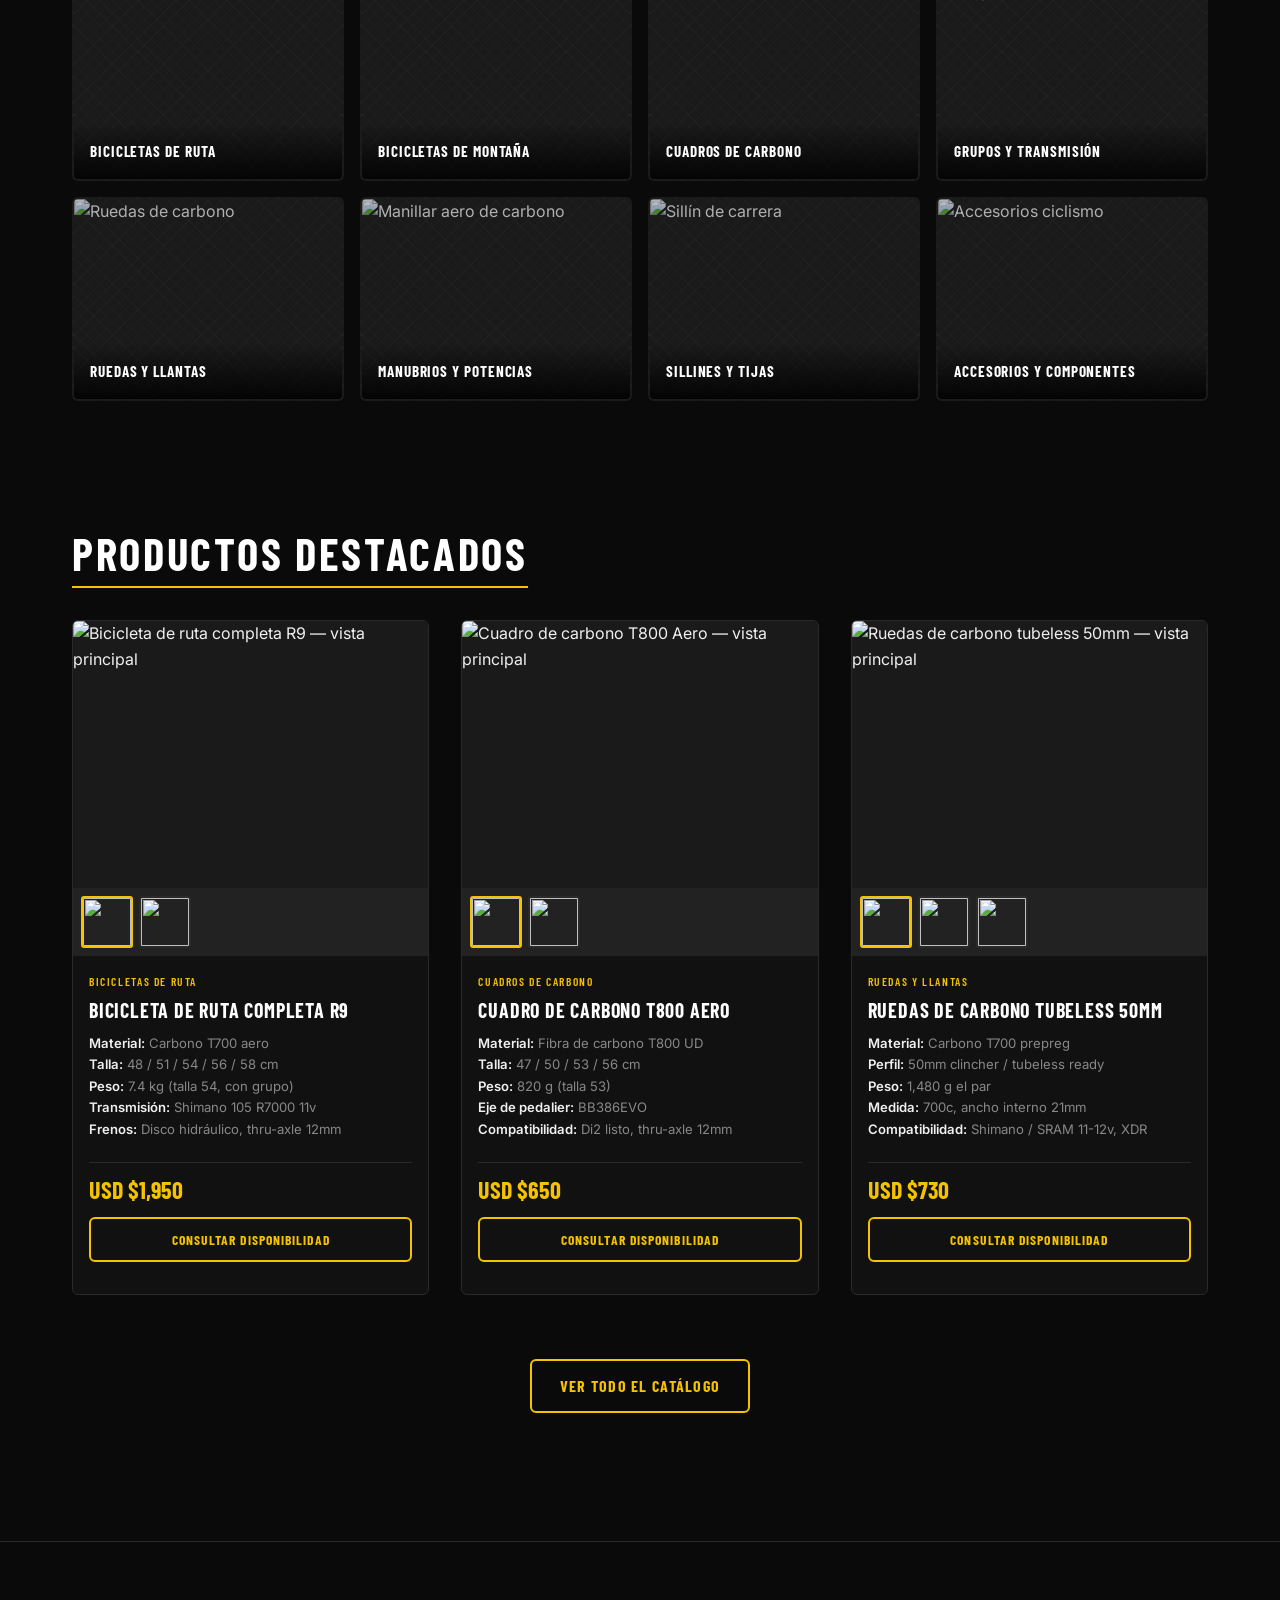
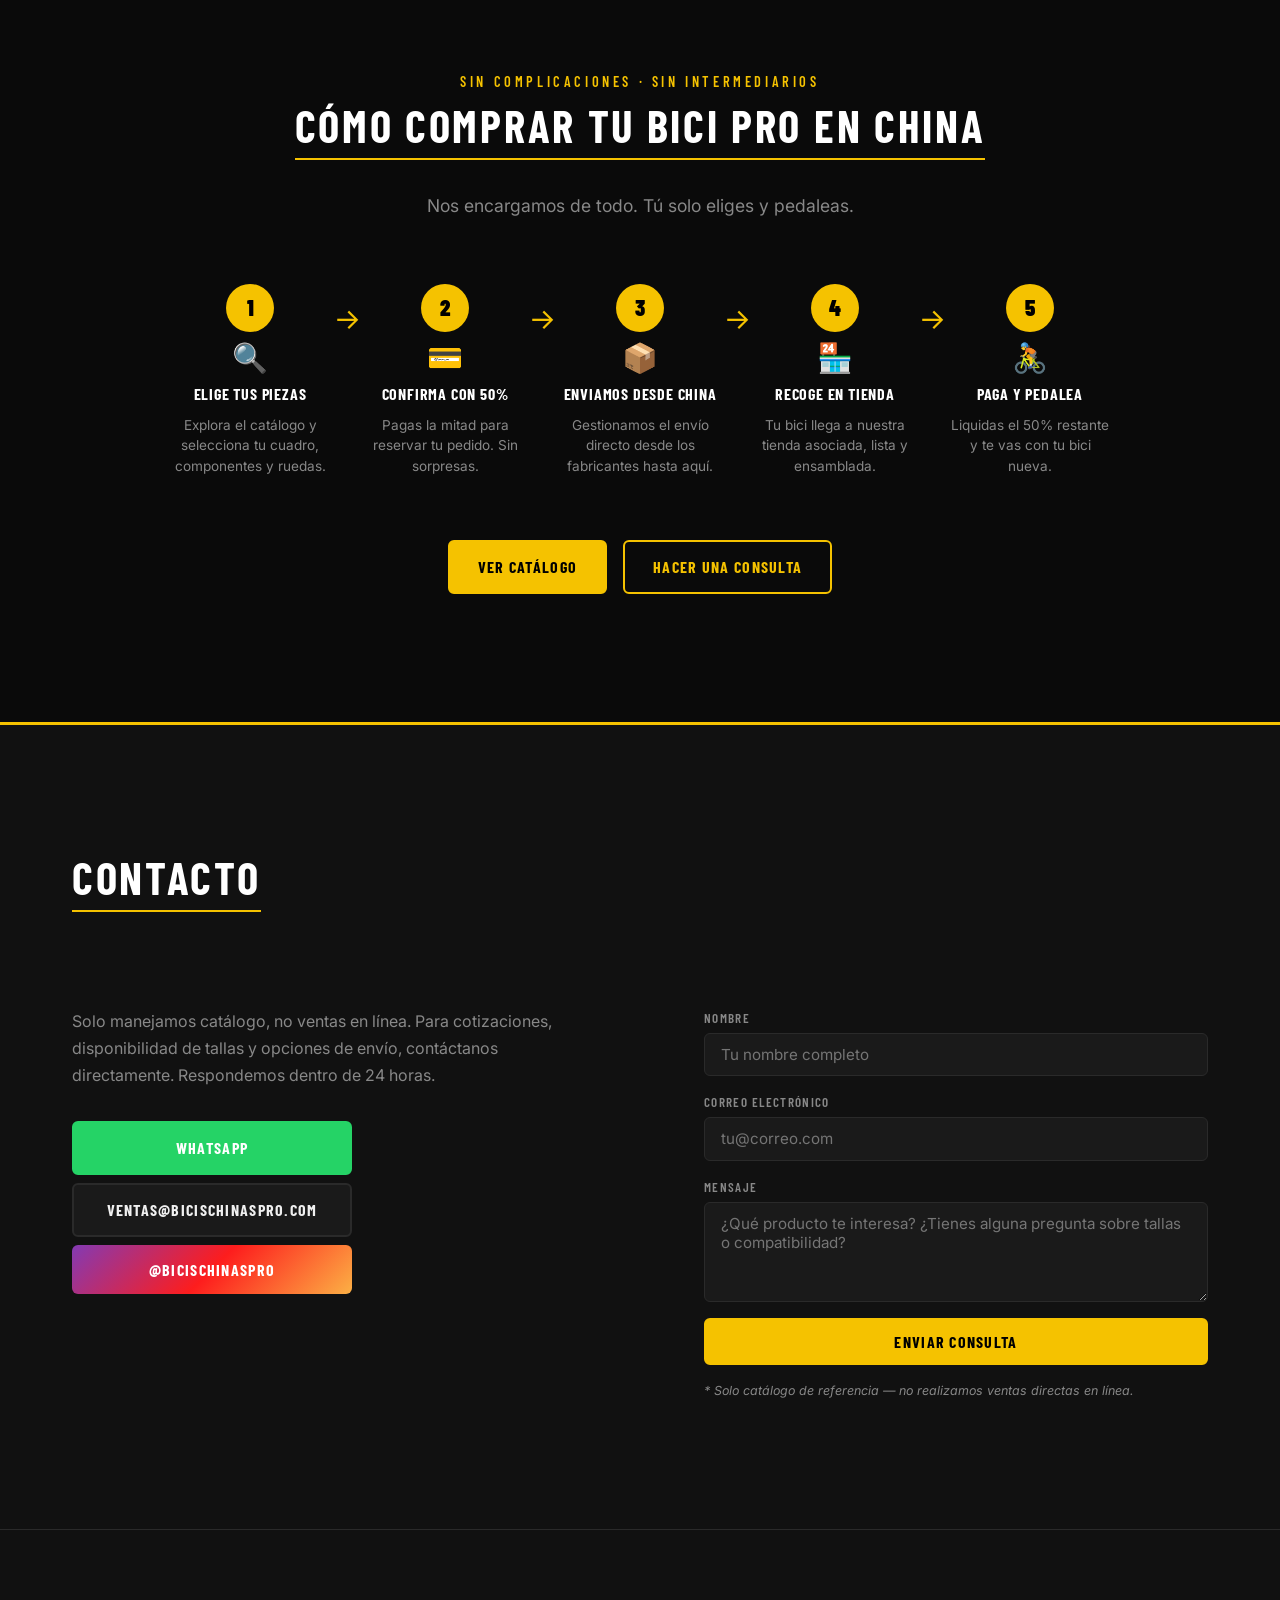
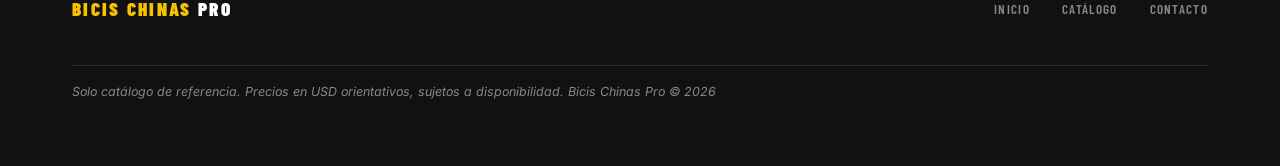
==== commit 0c2ea443: "Add 'Cómo comprar' section with 5-step purchase process diagram" ====
--- a/index.html
+++ b/index.html
@@ -22,6 +22,7 @@
       <ul class="nav__links" role="list">
         <li><a href="index.html">Inicio</a></li>
         <li><a href="catalogo.html">Catálogo</a></li>
+        <li><a href="#como-comprar">Cómo comprar</a></li>
         <li><a href="#contacto">Contacto</a></li>
       </ul>
 
@@ -37,6 +38,7 @@
   <nav class="nav__mobile-menu" id="mobileMenu" aria-label="Menú móvil" role="navigation">
     <a href="index.html">Inicio</a>
     <a href="catalogo.html">Catálogo</a>
+    <a href="#como-comprar">Cómo comprar</a>
     <a href="#contacto">Contacto</a>
   </nav>
 
@@ -292,7 +294,70 @@
     </section>
 
     <!-- ===================================================
-         SECCIÓN 5: CONTACTO
+         SECCIÓN 5: CÓMO COMPRAR
+         =================================================== -->
+    <section id="como-comprar" aria-labelledby="comprar-titulo">
+      <div class="comprar__inner">
+        <p class="hero__eyebrow" style="text-align:center; margin-bottom: 0.5rem;">Sin complicaciones · Sin intermediarios</p>
+        <h2 class="section-title" id="comprar-titulo">Cómo comprar tu bici pro en China</h2>
+        <p class="comprar__intro">Nos encargamos de todo. Tú solo eliges y pedaleas.</p>
+
+        <div class="steps">
+
+          <div class="step">
+            <div class="step__number">1</div>
+            <div class="step__icon">🔍</div>
+            <h3 class="step__title">Elige tus piezas</h3>
+            <p class="step__desc">Explora el catálogo y selecciona tu cuadro, componentes y ruedas.</p>
+          </div>
+
+          <div class="step__arrow" aria-hidden="true">→</div>
+
+          <div class="step">
+            <div class="step__number">2</div>
+            <div class="step__icon">💳</div>
+            <h3 class="step__title">Confirma con 50%</h3>
+            <p class="step__desc">Pagas la mitad para reservar tu pedido. Sin sorpresas.</p>
+          </div>
+
+          <div class="step__arrow" aria-hidden="true">→</div>
+
+          <div class="step">
+            <div class="step__number">3</div>
+            <div class="step__icon">📦</div>
+            <h3 class="step__title">Enviamos desde China</h3>
+            <p class="step__desc">Gestionamos el envío directo desde los fabricantes hasta aquí.</p>
+          </div>
+
+          <div class="step__arrow" aria-hidden="true">→</div>
+
+          <div class="step">
+            <div class="step__number">4</div>
+            <div class="step__icon">🏪</div>
+            <h3 class="step__title">Recoge en tienda</h3>
+            <p class="step__desc">Tu bici llega a nuestra tienda asociada, lista y ensamblada.</p>
+          </div>
+
+          <div class="step__arrow" aria-hidden="true">→</div>
+
+          <div class="step">
+            <div class="step__number">5</div>
+            <div class="step__icon">🚴</div>
+            <h3 class="step__title">Paga y pedalea</h3>
+            <p class="step__desc">Liquidas el 50% restante y te vas con tu bici nueva.</p>
+          </div>
+
+        </div><!-- /.steps -->
+
+        <div class="comprar__cta">
+          <a href="catalogo.html" class="btn btn--primary">Ver catálogo</a>
+          <a href="#contacto" class="btn btn--outline">Hacer una consulta</a>
+        </div>
+      </div>
+    </section>
+
+    <!-- ===================================================
+         SECCIÓN 6: CONTACTO
          =================================================== -->
     <section id="contacto" aria-labelledby="contacto-titulo">
       <div class="contacto__inner">
--- a/style.css
+++ b/style.css
@@ -373,7 +373,7 @@
   max-width: var(--max-width);
   width: 100%;
   margin: 0 auto;
-  padding: var(--space-xxl) var(--space-lg) var(--space-xl);
+  padding: 3rem var(--space-lg) var(--space-xl);
 }
 
 .hero__eyebrow {
@@ -954,7 +954,102 @@
   margin-top: var(--space-sm);
 }
 
-/* === 16. MEDIA QUERIES =================================== */
+/* === 16. CÓMO COMPRAR ==================================== */
+
+#como-comprar {
+  padding: var(--space-xxl) 0;
+  background: #0a0a0a;
+  border-top: 1px solid var(--color-border);
+  scroll-margin-top: 64px;
+}
+
+.comprar__inner {
+  max-width: var(--max-width);
+  margin: 0 auto;
+  padding: 0 var(--space-lg);
+  text-align: center;
+}
+
+.comprar__intro {
+  font-family: var(--font-body);
+  font-size: 1.1rem;
+  color: var(--color-text-muted);
+  margin-bottom: var(--space-xl);
+}
+
+.steps {
+  display: flex;
+  align-items: flex-start;
+  justify-content: center;
+  gap: 0;
+  margin-bottom: var(--space-xl);
+  flex-wrap: wrap;
+}
+
+.step {
+  display: flex;
+  flex-direction: column;
+  align-items: center;
+  gap: 0.75rem;
+  max-width: 160px;
+  flex: 1 1 140px;
+}
+
+.step__number {
+  width: 48px;
+  height: 48px;
+  border-radius: 50%;
+  background: var(--color-accent);
+  color: #000;
+  font-family: var(--font-heading);
+  font-weight: 900;
+  font-size: 1.4rem;
+  display: flex;
+  align-items: center;
+  justify-content: center;
+  flex-shrink: 0;
+}
+
+.step__icon {
+  font-size: 1.8rem;
+  line-height: 1;
+}
+
+.step__title {
+  font-family: var(--font-heading);
+  font-size: 1rem;
+  font-weight: 700;
+  text-transform: uppercase;
+  letter-spacing: 0.05em;
+  color: var(--color-white);
+  margin: 0;
+}
+
+.step__desc {
+  font-family: var(--font-body);
+  font-size: 0.85rem;
+  color: var(--color-text-muted);
+  margin: 0;
+  line-height: 1.5;
+}
+
+.step__arrow {
+  font-size: 1.8rem;
+  color: var(--color-accent);
+  padding: 0 0.25rem;
+  margin-top: 12px;
+  align-self: flex-start;
+  flex-shrink: 0;
+}
+
+.comprar__cta {
+  display: flex;
+  gap: var(--space-md);
+  justify-content: center;
+  flex-wrap: wrap;
+}
+
+/* === 17. MEDIA QUERIES =================================== */
 
 /* Tablet */
 @media (max-width: 1024px) {
@@ -1012,12 +1107,18 @@
   .page-hero__inner,
   .catalogue-section__inner,
   .contacto__inner,
+  .comprar__inner,
   .filter-bar,
   .footer__inner {
     padding-left: var(--space-md);
     padding-right: var(--space-md);
   }
 
+  .steps { flex-direction: column; align-items: center; gap: var(--space-sm); }
+  .step { max-width: 280px; flex-direction: row; text-align: left; gap: 1rem; }
+  .step__icon { display: none; }
+  .step__arrow { transform: rotate(90deg); margin: 0; align-self: center; }
+
   .category-grid { grid-template-columns: 1fr 1fr; gap: var(--space-sm); }
   .manifesto__grid { grid-template-columns: 1fr; }
 
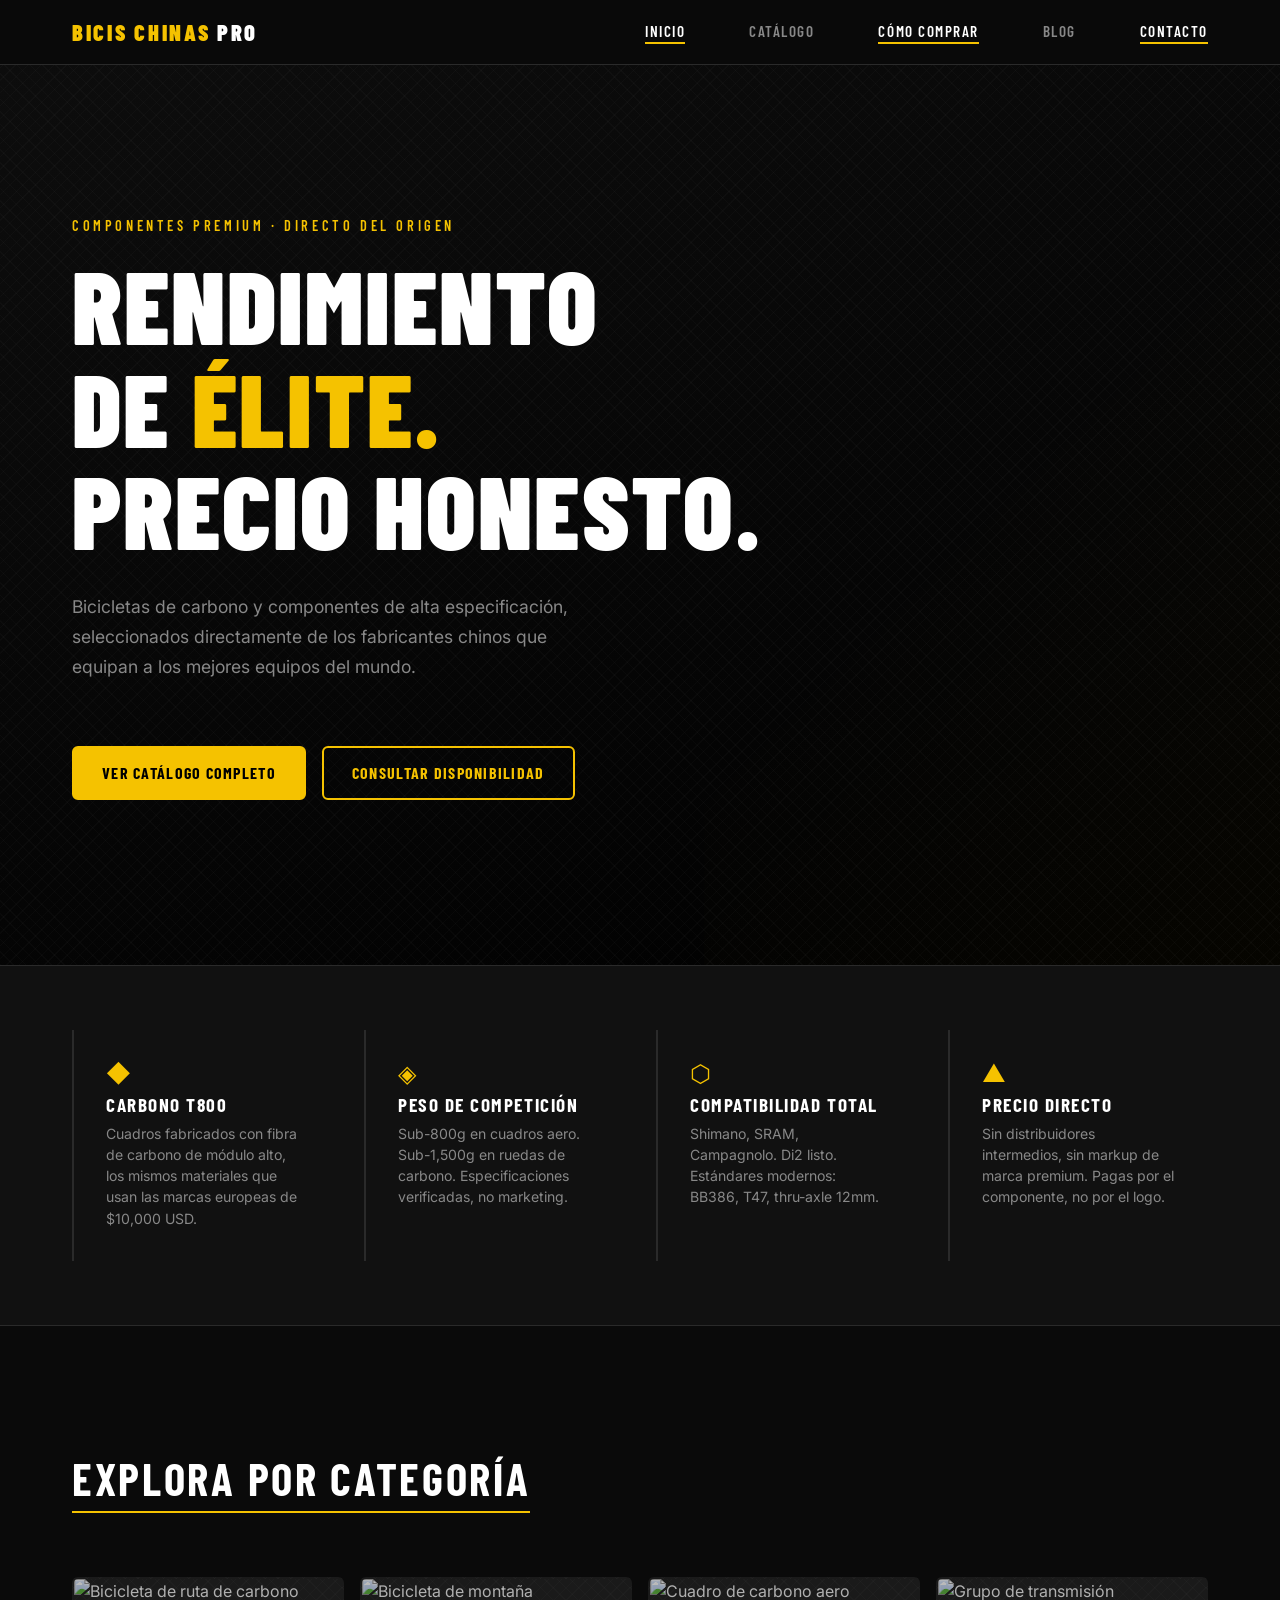
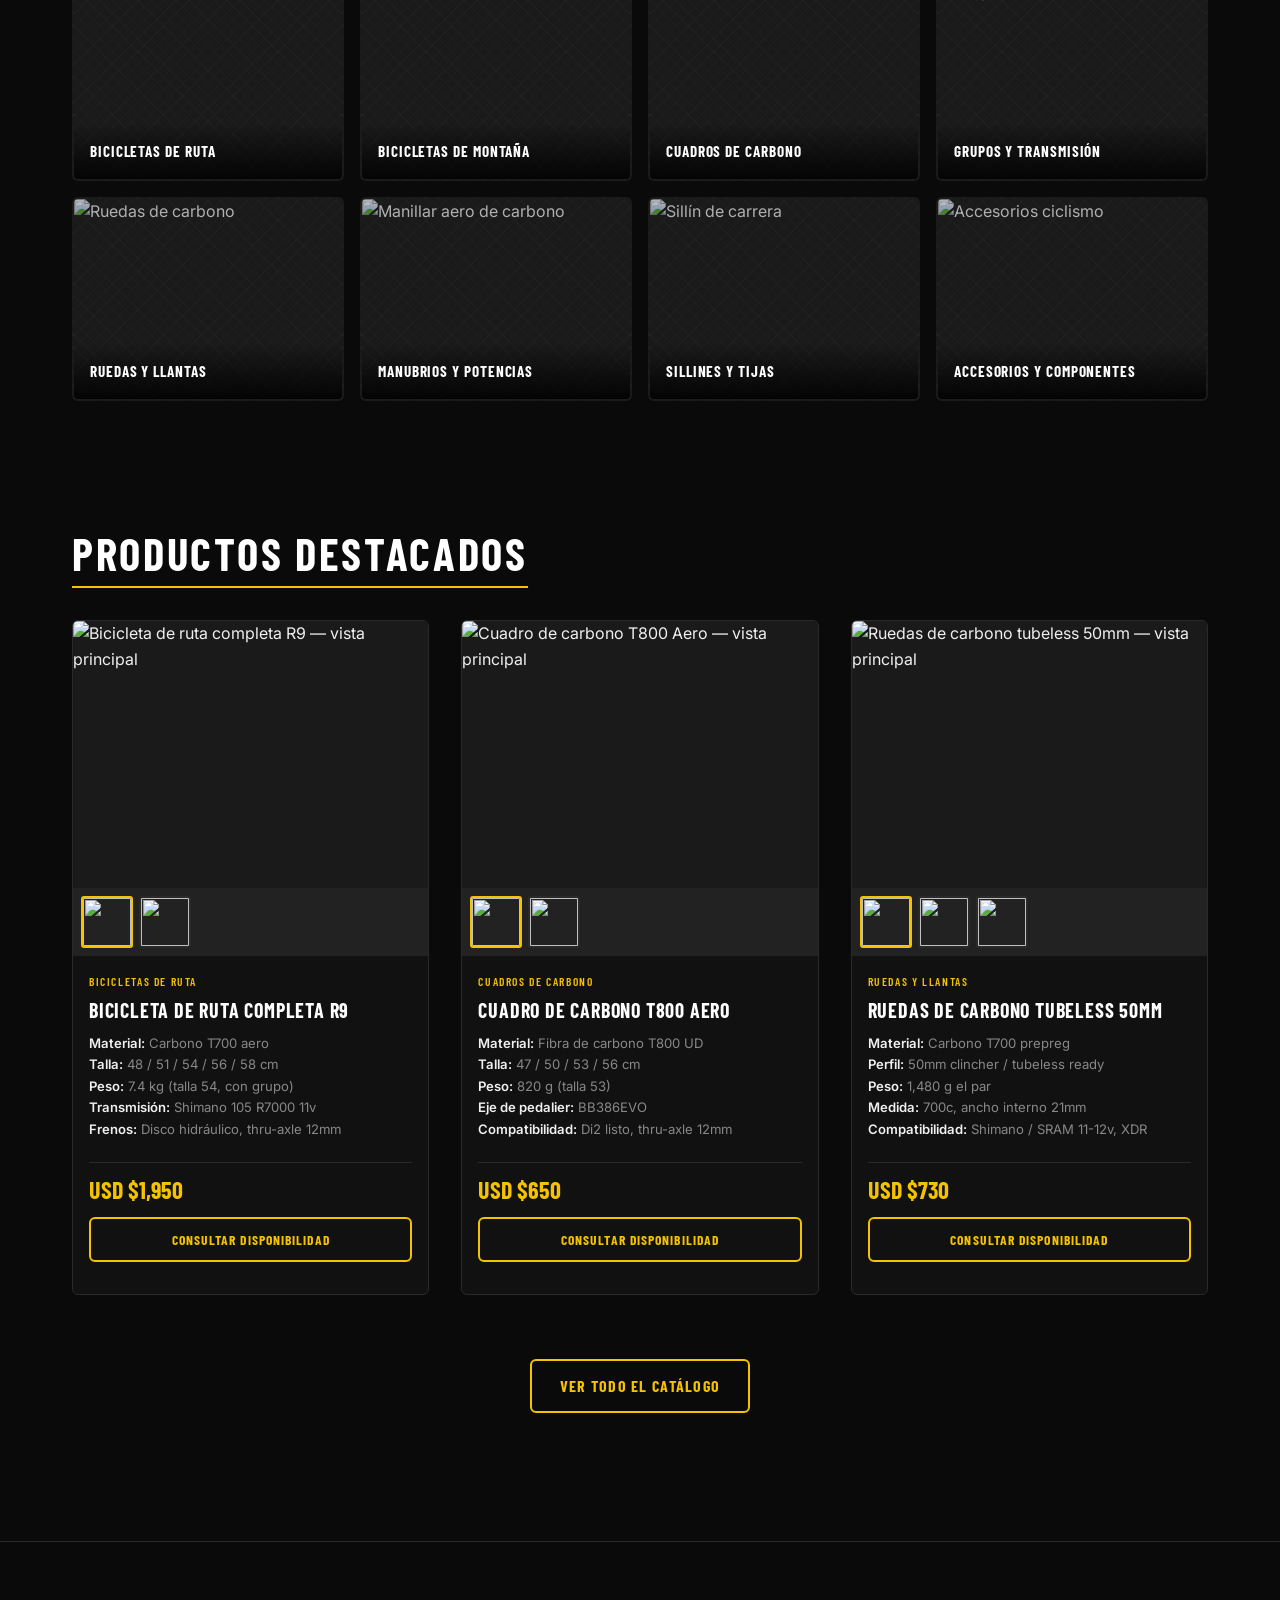
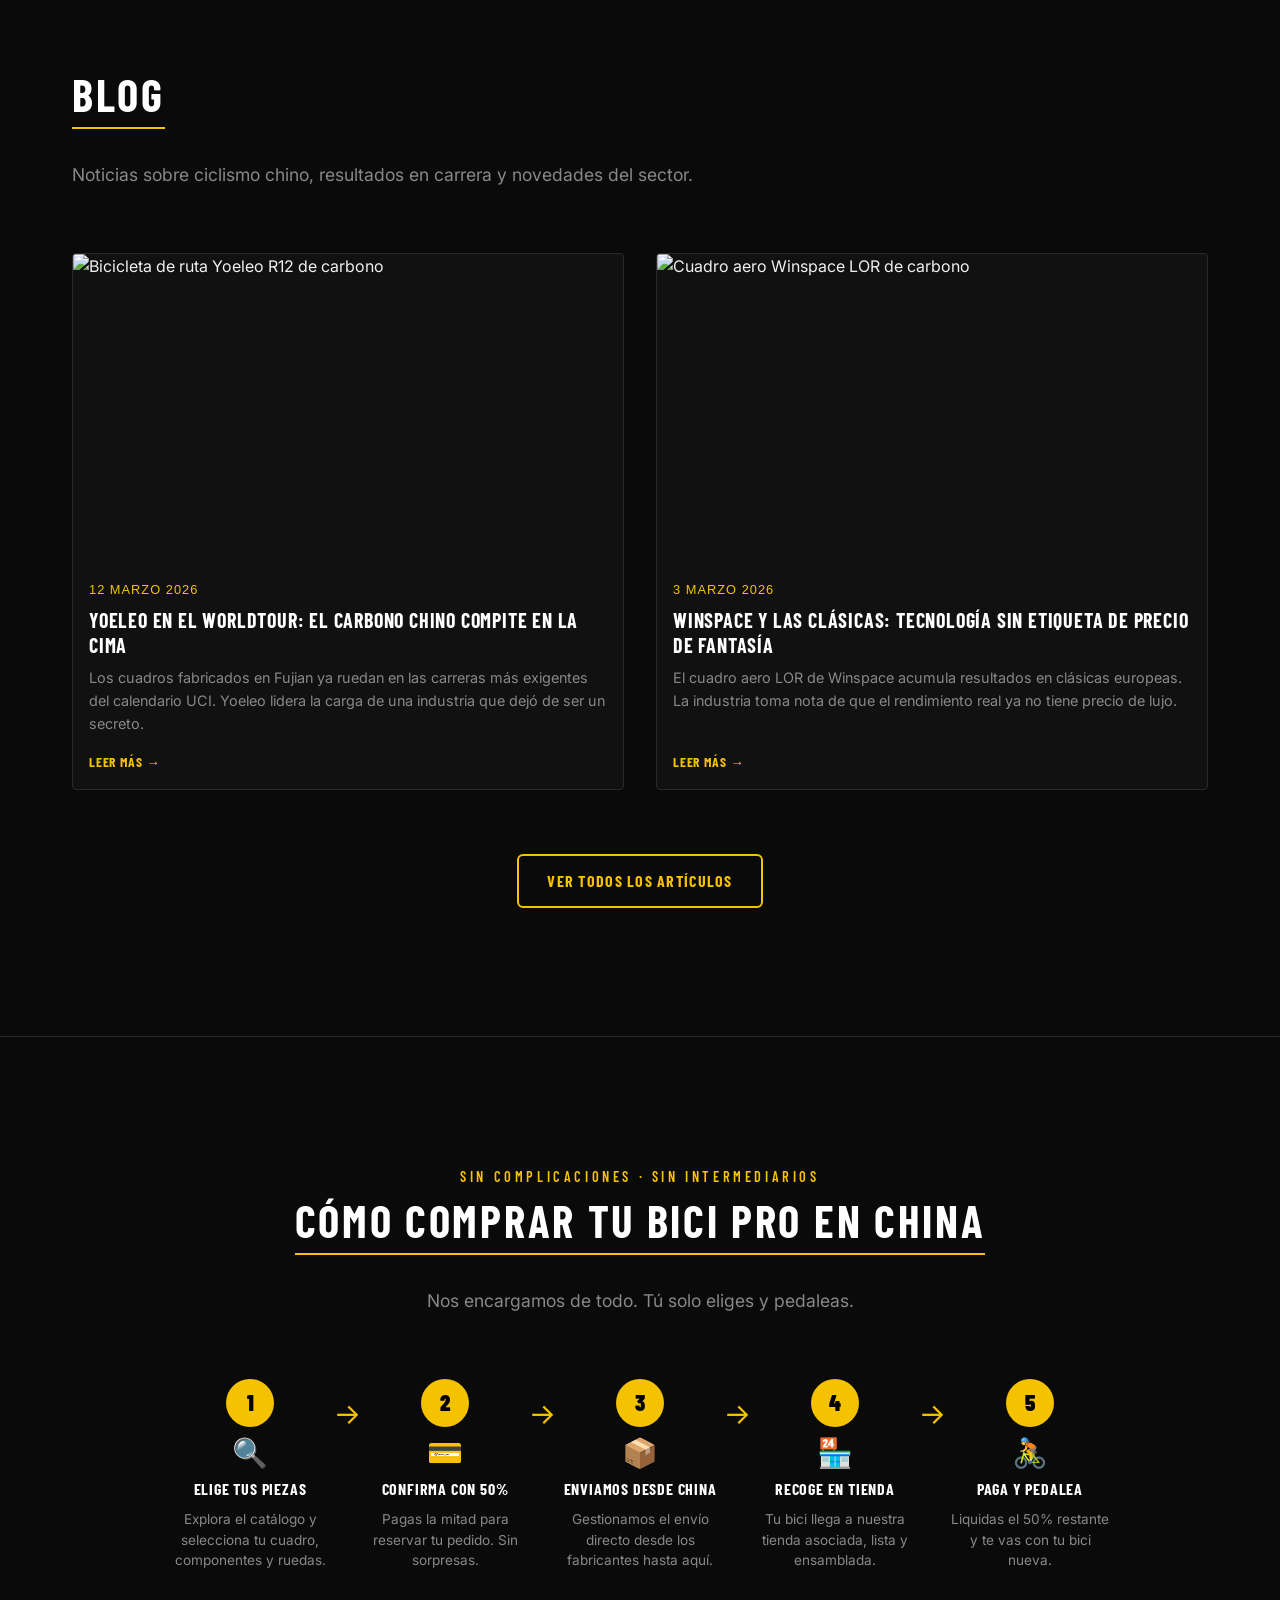
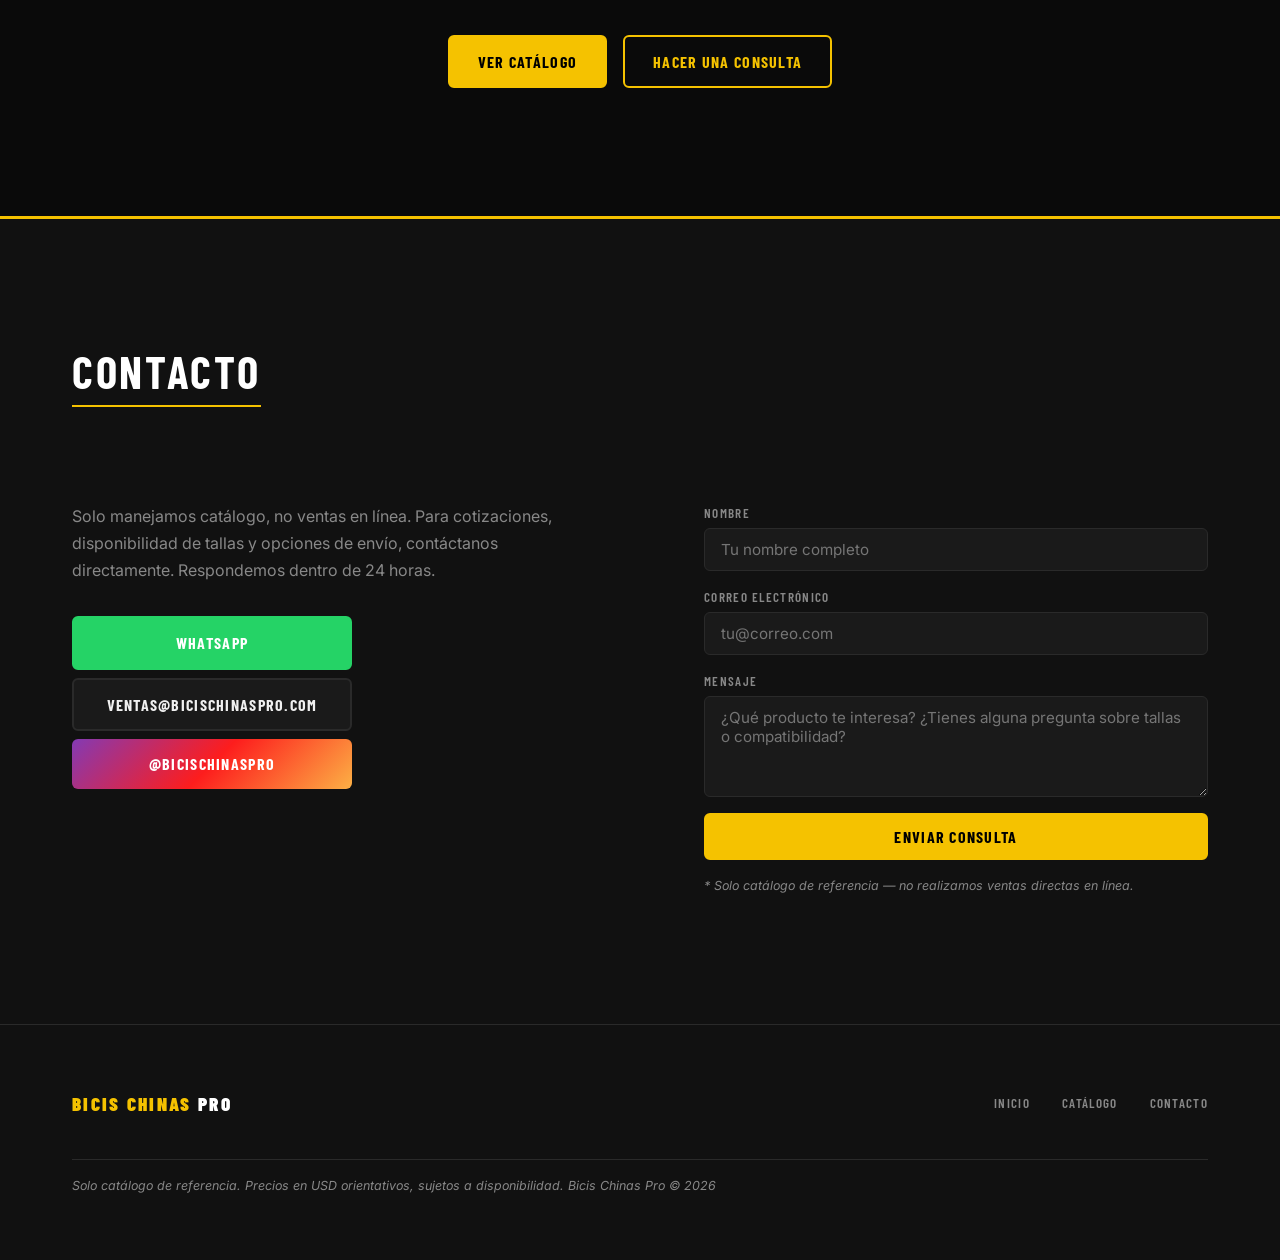
==== commit ddf0df23: "Add blog section with 2 sample posts and easy update workflow" ====
--- a/index.html
+++ b/index.html
@@ -23,6 +23,7 @@
         <li><a href="index.html">Inicio</a></li>
         <li><a href="catalogo.html">Catálogo</a></li>
         <li><a href="#como-comprar">Cómo comprar</a></li>
+        <li><a href="blog.html">Blog</a></li>
         <li><a href="#contacto">Contacto</a></li>
       </ul>
 
@@ -39,6 +40,7 @@
     <a href="index.html">Inicio</a>
     <a href="catalogo.html">Catálogo</a>
     <a href="#como-comprar">Cómo comprar</a>
+    <a href="blog.html">Blog</a>
     <a href="#contacto">Contacto</a>
   </nav>
 
@@ -294,7 +296,23 @@
     </section>
 
     <!-- ===================================================
-         SECCIÓN 5: CÓMO COMPRAR
+         SECCIÓN 5: BLOG PREVIEW
+         =================================================== -->
+    <section id="blog" aria-labelledby="blog-titulo">
+      <div class="blog-preview__inner">
+        <h2 class="section-title" id="blog-titulo">Blog</h2>
+        <p class="comprar__intro">Noticias sobre ciclismo chino, resultados en carrera y novedades del sector.</p>
+        <div class="blog-preview-grid" id="blogPreviewGrid">
+          <!-- Renderizado por JavaScript desde blog-data.js -->
+        </div>
+        <div class="comprar__cta" style="margin-top: var(--space-xl);">
+          <a href="blog.html" class="btn btn--outline">Ver todos los artículos</a>
+        </div>
+      </div>
+    </section>
+
+    <!-- ===================================================
+         SECCIÓN 6: CÓMO COMPRAR
          =================================================== -->
     <section id="como-comprar" aria-labelledby="comprar-titulo">
       <div class="comprar__inner">
@@ -462,6 +480,7 @@
     </div>
   </footer>
 
+  <script src="blog-data.js"></script>
   <script src="script.js"></script>
 </body>
 </html>
--- a/style.css
+++ b/style.css
@@ -1049,7 +1049,185 @@
   flex-wrap: wrap;
 }
 
-/* === 17. MEDIA QUERIES =================================== */
+/* === 17. BLOG ============================================ */
+
+/* Preview section on index.html */
+#blog {
+  padding: var(--space-xxl) 0;
+  border-top: 1px solid var(--color-border);
+  scroll-margin-top: 64px;
+}
+
+.blog-preview__inner {
+  max-width: var(--max-width);
+  margin: 0 auto;
+  padding: 0 var(--space-lg);
+}
+
+.blog-preview-grid {
+  display: grid;
+  grid-template-columns: 1fr 1fr;
+  gap: var(--space-lg);
+  margin-top: var(--space-xl);
+}
+
+/* Blog card (preview) */
+.blog-card {
+  background: var(--color-surface);
+  border: 1px solid var(--color-border);
+  border-radius: 4px;
+  overflow: hidden;
+  display: flex;
+  flex-direction: column;
+  transition: border-color 0.2s;
+}
+
+.blog-card:hover {
+  border-color: var(--color-accent);
+}
+
+.blog-card__img-wrap {
+  display: block;
+  aspect-ratio: 16 / 9;
+  overflow: hidden;
+}
+
+.blog-card__img-wrap img {
+  width: 100%;
+  height: 100%;
+  object-fit: cover;
+  transition: transform 0.4s ease;
+}
+
+.blog-card:hover .blog-card__img-wrap img {
+  transform: scale(1.04);
+}
+
+.blog-card__body {
+  padding: var(--space-md);
+  display: flex;
+  flex-direction: column;
+  gap: 0.5rem;
+  flex: 1;
+}
+
+.blog-card__date {
+  font-family: var(--font-heading);
+  font-size: 0.8rem;
+  text-transform: uppercase;
+  letter-spacing: 0.08em;
+  color: var(--color-accent);
+}
+
+.blog-card__title {
+  font-family: var(--font-heading);
+  font-size: 1.25rem;
+  font-weight: 700;
+  line-height: 1.25;
+  margin: 0;
+}
+
+.blog-card__title a {
+  color: var(--color-white);
+  text-decoration: none;
+}
+
+.blog-card__title a:hover {
+  color: var(--color-accent);
+}
+
+.blog-card__excerpt {
+  font-family: var(--font-body);
+  font-size: 0.9rem;
+  color: var(--color-text-muted);
+  line-height: 1.6;
+  margin: 0;
+  flex: 1;
+}
+
+.blog-card__read-more {
+  font-family: var(--font-heading);
+  font-size: 0.85rem;
+  font-weight: 700;
+  text-transform: uppercase;
+  letter-spacing: 0.06em;
+  color: var(--color-accent);
+  text-decoration: none;
+  margin-top: 0.5rem;
+}
+
+.blog-card__read-more:hover {
+  text-decoration: underline;
+}
+
+/* Full blog page */
+.blog-section {
+  padding: var(--space-xxl) 0;
+}
+
+.blog-section__inner {
+  max-width: 780px;
+  margin: 0 auto;
+  padding: 0 var(--space-lg);
+}
+
+.blog-full-list {
+  display: flex;
+  flex-direction: column;
+  gap: var(--space-xxl);
+}
+
+.blog-article {
+  border-bottom: 1px solid var(--color-border);
+  padding-bottom: var(--space-xxl);
+}
+
+.blog-article:last-child {
+  border-bottom: none;
+  padding-bottom: 0;
+}
+
+.blog-article__img-wrap {
+  aspect-ratio: 16 / 9;
+  overflow: hidden;
+  border-radius: 4px;
+  margin-bottom: var(--space-md);
+}
+
+.blog-article__img-wrap img {
+  width: 100%;
+  height: 100%;
+  object-fit: cover;
+}
+
+.blog-article__body {
+  display: flex;
+  flex-direction: column;
+  gap: 0.75rem;
+}
+
+.blog-article__title {
+  font-family: var(--font-heading);
+  font-size: clamp(1.6rem, 4vw, 2.2rem);
+  font-weight: 900;
+  line-height: 1.15;
+  margin: 0;
+  color: var(--color-white);
+}
+
+.blog-article__content p {
+  font-family: var(--font-body);
+  font-size: 1rem;
+  line-height: 1.75;
+  color: var(--color-text-muted);
+  margin: 0 0 1rem;
+}
+
+.blog-article__content p:last-child {
+  margin-bottom: 0;
+}
+
+/* === 18. MEDIA QUERIES =================================== */
 
 /* Tablet */
 @media (max-width: 1024px) {
@@ -1072,6 +1250,9 @@
   /* Hero */
   .hero__headline { font-size: clamp(2.5rem, 11vw, 4rem); }
   .hero__cta { flex-direction: column; align-items: flex-start; }
+
+  /* Blog */
+  .blog-preview-grid { grid-template-columns: 1fr; }
 
   /* Manifesto */
   .manifesto__grid { grid-template-columns: repeat(2, 1fr); gap: var(--space-md); }
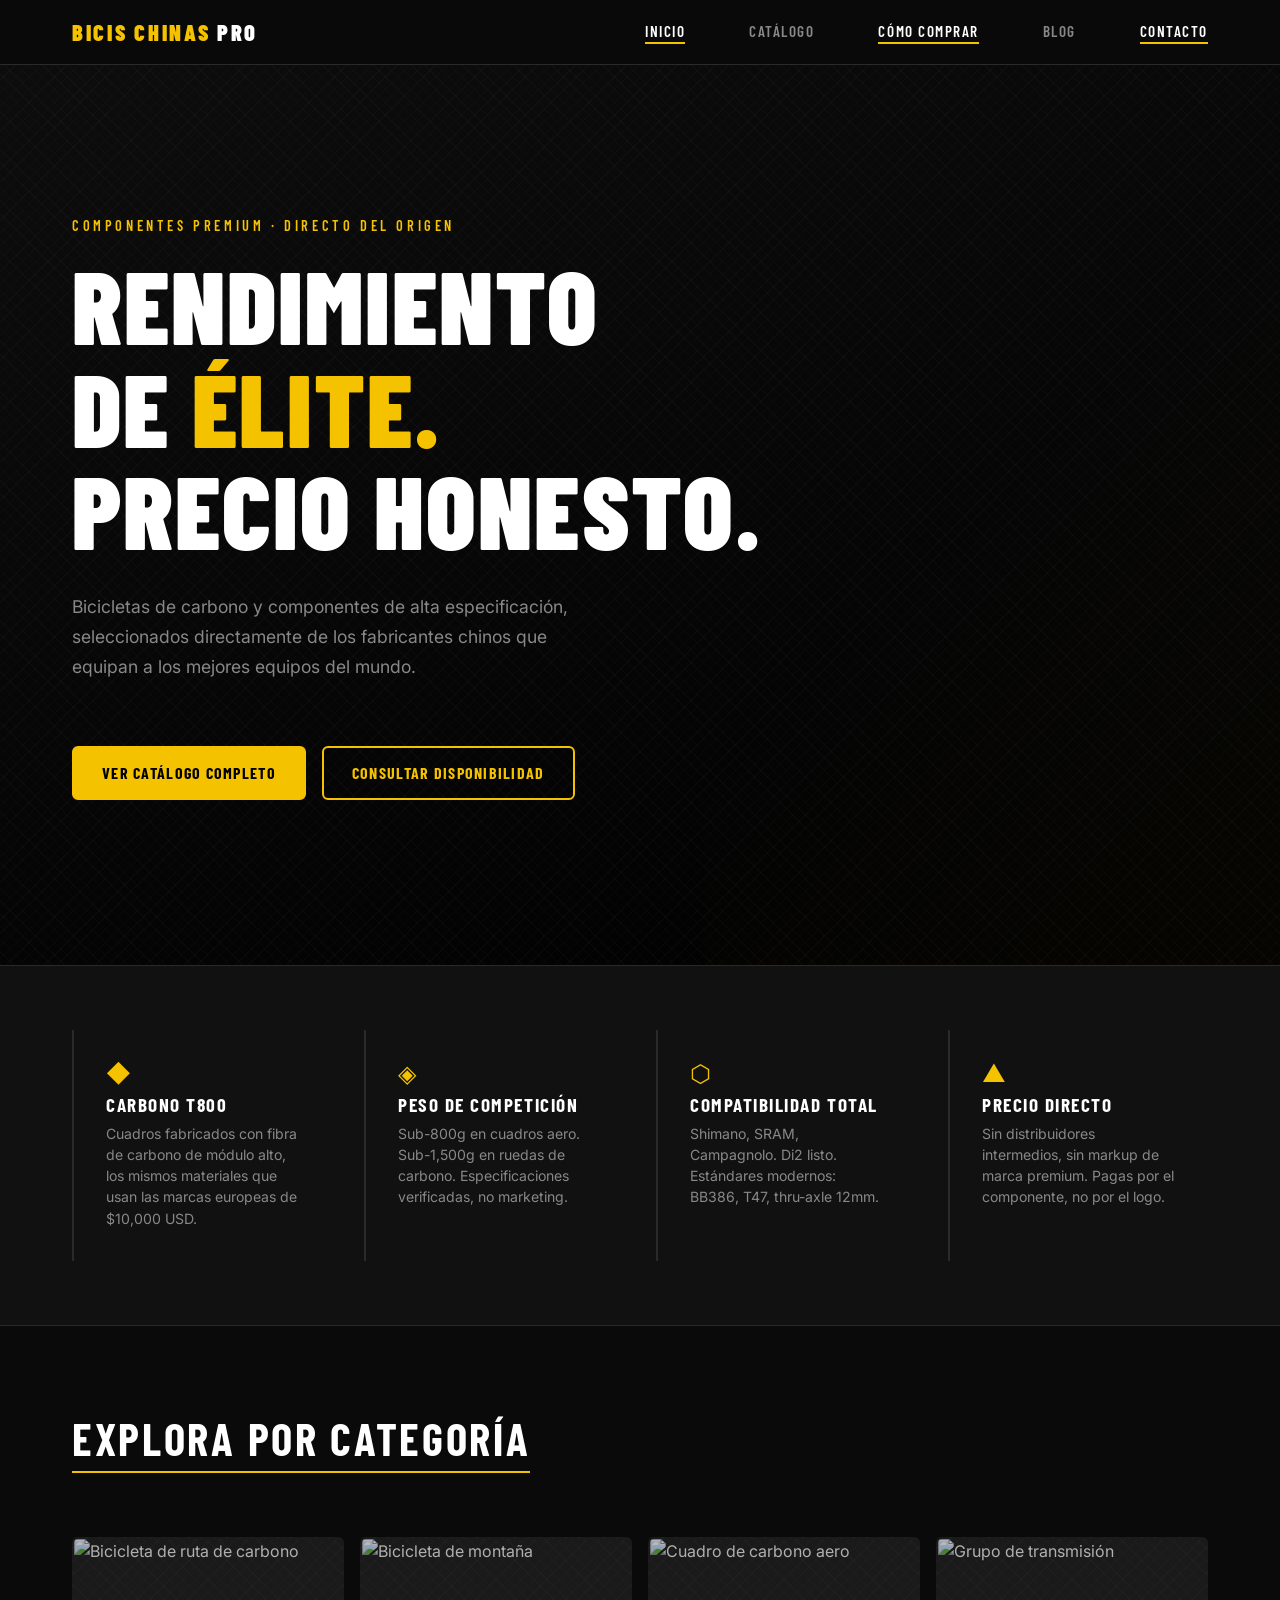
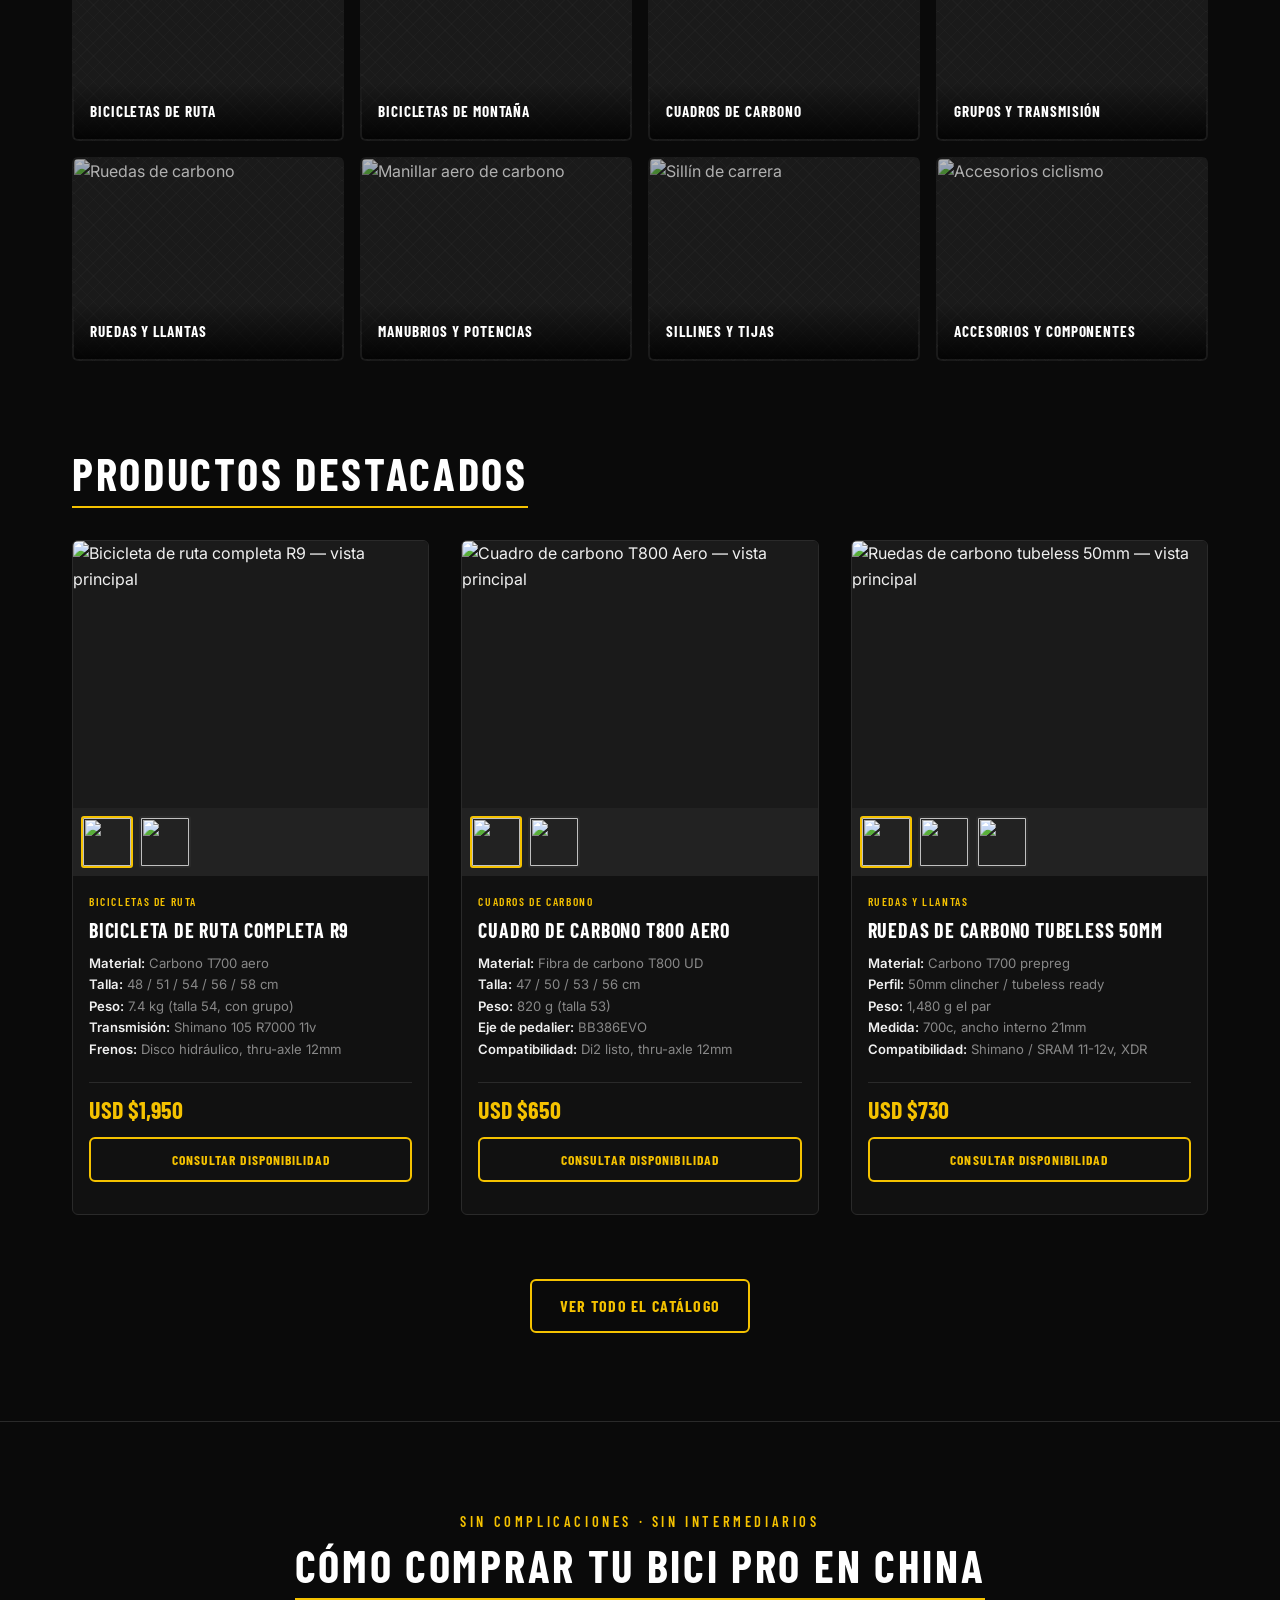
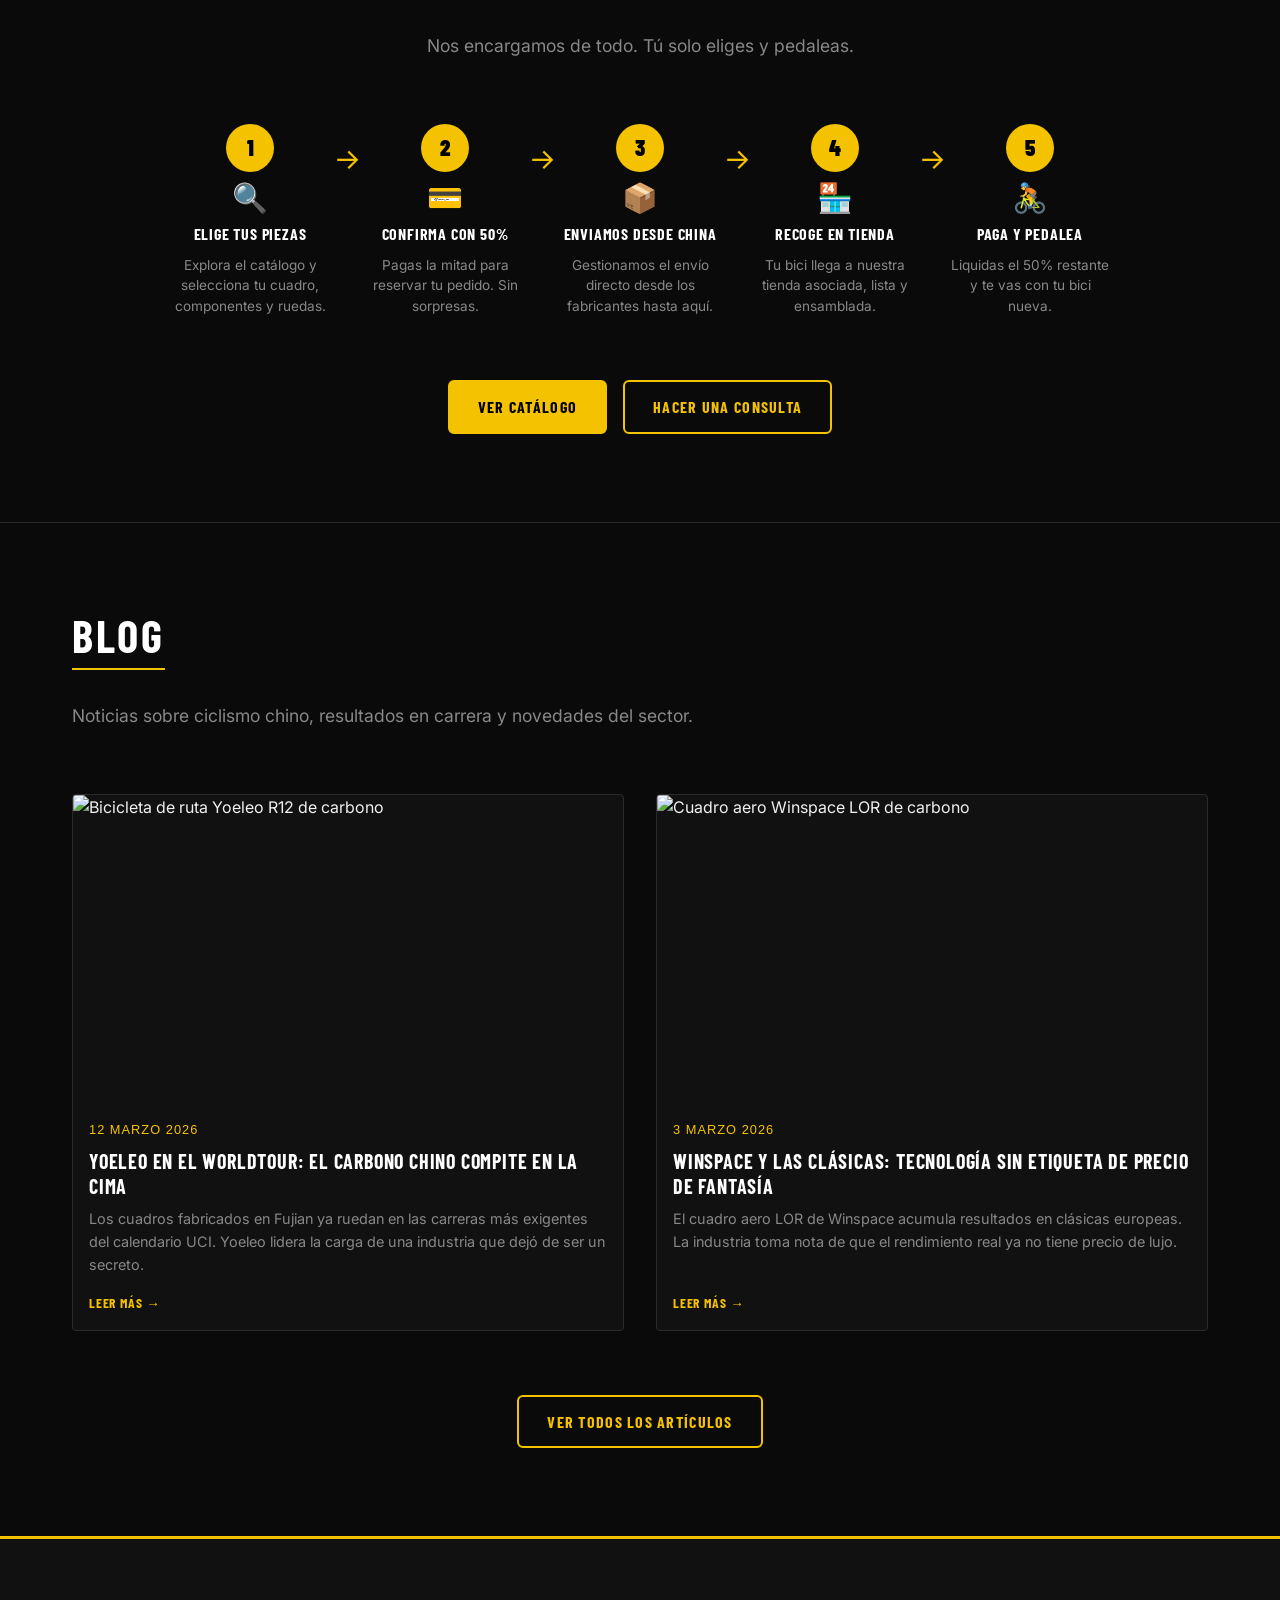
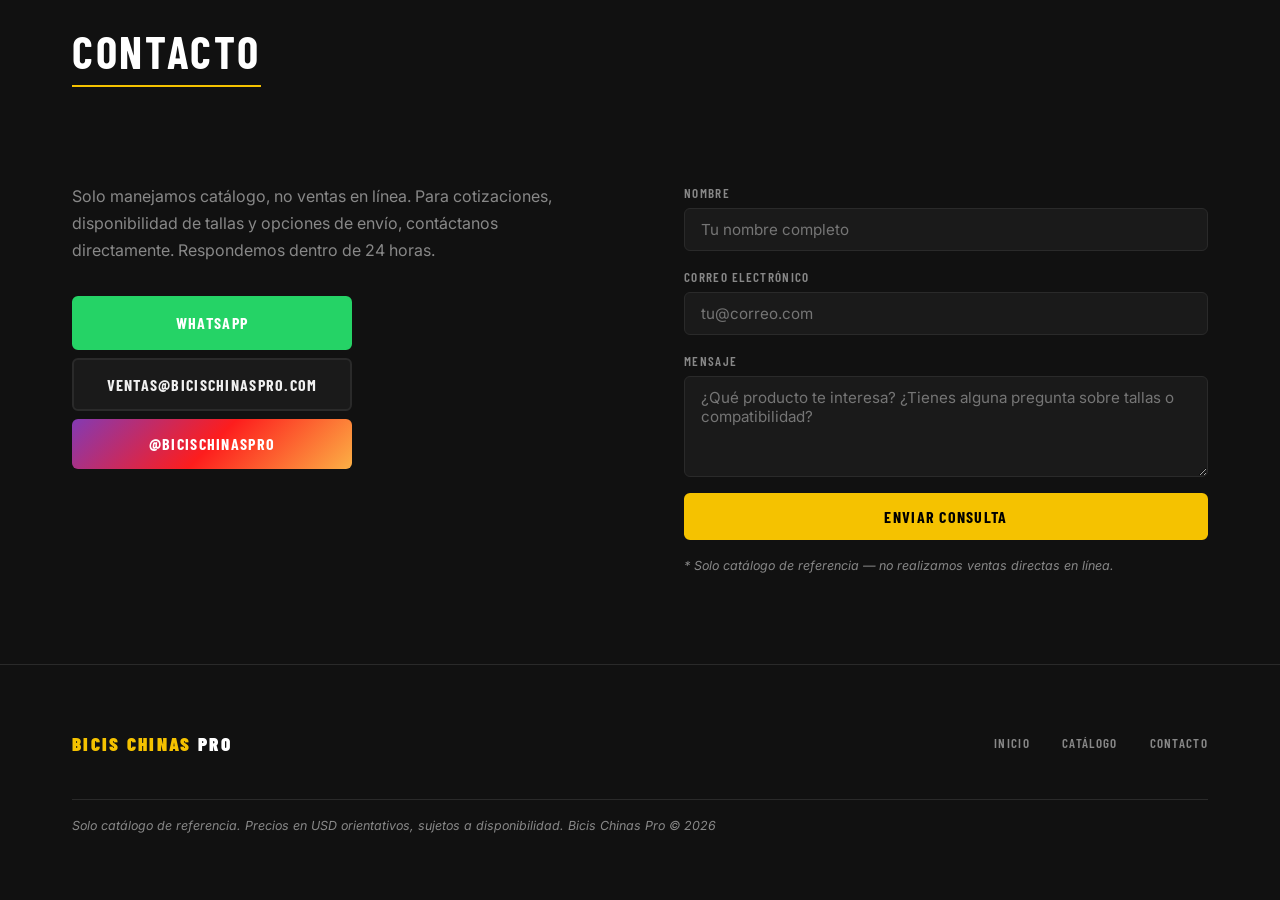
==== commit b9bae8ac: "Move blog after como-comprar, reduce section spacing" ====
--- a/index.html
+++ b/index.html
@@ -296,7 +296,70 @@
     </section>
 
     <!-- ===================================================
-         SECCIÓN 5: BLOG PREVIEW
+         SECCIÓN 5: CÓMO COMPRAR
+         =================================================== -->
+    <section id="como-comprar" aria-labelledby="comprar-titulo">
+      <div class="comprar__inner">
+        <p class="hero__eyebrow" style="text-align:center; margin-bottom: 0.5rem;">Sin complicaciones · Sin intermediarios</p>
+        <h2 class="section-title" id="comprar-titulo">Cómo comprar tu bici pro en China</h2>
+        <p class="comprar__intro">Nos encargamos de todo. Tú solo eliges y pedaleas.</p>
+
+        <div class="steps">
+
+          <div class="step">
+            <div class="step__number">1</div>
+            <div class="step__icon">🔍</div>
+            <h3 class="step__title">Elige tus piezas</h3>
+            <p class="step__desc">Explora el catálogo y selecciona tu cuadro, componentes y ruedas.</p>
+          </div>
+
+          <div class="step__arrow" aria-hidden="true">→</div>
+
+          <div class="step">
+            <div class="step__number">2</div>
+            <div class="step__icon">💳</div>
+            <h3 class="step__title">Confirma con 50%</h3>
+            <p class="step__desc">Pagas la mitad para reservar tu pedido. Sin sorpresas.</p>
+          </div>
+
+          <div class="step__arrow" aria-hidden="true">→</div>
+
+          <div class="step">
+            <div class="step__number">3</div>
+            <div class="step__icon">📦</div>
+            <h3 class="step__title">Enviamos desde China</h3>
+            <p class="step__desc">Gestionamos el envío directo desde los fabricantes hasta aquí.</p>
+          </div>
+
+          <div class="step__arrow" aria-hidden="true">→</div>
+
+          <div class="step">
+            <div class="step__number">4</div>
+            <div class="step__icon">🏪</div>
+            <h3 class="step__title">Recoge en tienda</h3>
+            <p class="step__desc">Tu bici llega a nuestra tienda asociada, lista y ensamblada.</p>
+          </div>
+
+          <div class="step__arrow" aria-hidden="true">→</div>
+
+          <div class="step">
+            <div class="step__number">5</div>
+            <div class="step__icon">🚴</div>
+            <h3 class="step__title">Paga y pedalea</h3>
+            <p class="step__desc">Liquidas el 50% restante y te vas con tu bici nueva.</p>
+          </div>
+
+        </div><!-- /.steps -->
+
+        <div class="comprar__cta">
+          <a href="catalogo.html" class="btn btn--primary">Ver catálogo</a>
+          <a href="#contacto" class="btn btn--outline">Hacer una consulta</a>
+        </div>
+      </div>
+    </section>
+
+    <!-- ===================================================
+         SECCIÓN 6: BLOG PREVIEW
          =================================================== -->
     <section id="blog" aria-labelledby="blog-titulo">
       <div class="blog-preview__inner">
@@ -312,70 +375,7 @@
     </section>
 
     <!-- ===================================================
-         SECCIÓN 6: CÓMO COMPRAR
-         =================================================== -->
-    <section id="como-comprar" aria-labelledby="comprar-titulo">
-      <div class="comprar__inner">
-        <p class="hero__eyebrow" style="text-align:center; margin-bottom: 0.5rem;">Sin complicaciones · Sin intermediarios</p>
-        <h2 class="section-title" id="comprar-titulo">Cómo comprar tu bici pro en China</h2>
-        <p class="comprar__intro">Nos encargamos de todo. Tú solo eliges y pedaleas.</p>
-
-        <div class="steps">
-
-          <div class="step">
-            <div class="step__number">1</div>
-            <div class="step__icon">🔍</div>
-            <h3 class="step__title">Elige tus piezas</h3>
-            <p class="step__desc">Explora el catálogo y selecciona tu cuadro, componentes y ruedas.</p>
-          </div>
-
-          <div class="step__arrow" aria-hidden="true">→</div>
-
-          <div class="step">
-            <div class="step__number">2</div>
-            <div class="step__icon">💳</div>
-            <h3 class="step__title">Confirma con 50%</h3>
-            <p class="step__desc">Pagas la mitad para reservar tu pedido. Sin sorpresas.</p>
-          </div>
-
-          <div class="step__arrow" aria-hidden="true">→</div>
-
-          <div class="step">
-            <div class="step__number">3</div>
-            <div class="step__icon">📦</div>
-            <h3 class="step__title">Enviamos desde China</h3>
-            <p class="step__desc">Gestionamos el envío directo desde los fabricantes hasta aquí.</p>
-          </div>
-
-          <div class="step__arrow" aria-hidden="true">→</div>
-
-          <div class="step">
-            <div class="step__number">4</div>
-            <div class="step__icon">🏪</div>
-            <h3 class="step__title">Recoge en tienda</h3>
-            <p class="step__desc">Tu bici llega a nuestra tienda asociada, lista y ensamblada.</p>
-          </div>
-
-          <div class="step__arrow" aria-hidden="true">→</div>
-
-          <div class="step">
-            <div class="step__number">5</div>
-            <div class="step__icon">🚴</div>
-            <h3 class="step__title">Paga y pedalea</h3>
-            <p class="step__desc">Liquidas el 50% restante y te vas con tu bici nueva.</p>
-          </div>
-
-        </div><!-- /.steps -->
-
-        <div class="comprar__cta">
-          <a href="catalogo.html" class="btn btn--primary">Ver catálogo</a>
-          <a href="#contacto" class="btn btn--outline">Hacer una consulta</a>
-        </div>
-      </div>
-    </section>
-
-    <!-- ===================================================
-         SECCIÓN 6: CONTACTO
+         SECCIÓN 7: CONTACTO
          =================================================== -->
     <section id="contacto" aria-labelledby="contacto-titulo">
       <div class="contacto__inner">
--- a/style.css
+++ b/style.css
@@ -57,7 +57,7 @@
   --space-md:  1rem;
   --space-lg:  2rem;
   --space-xl:  4rem;
-  --space-xxl: 8rem;
+  --space-xxl: 5.5rem;
 
   /* Layout */
   --max-width:       1200px;
